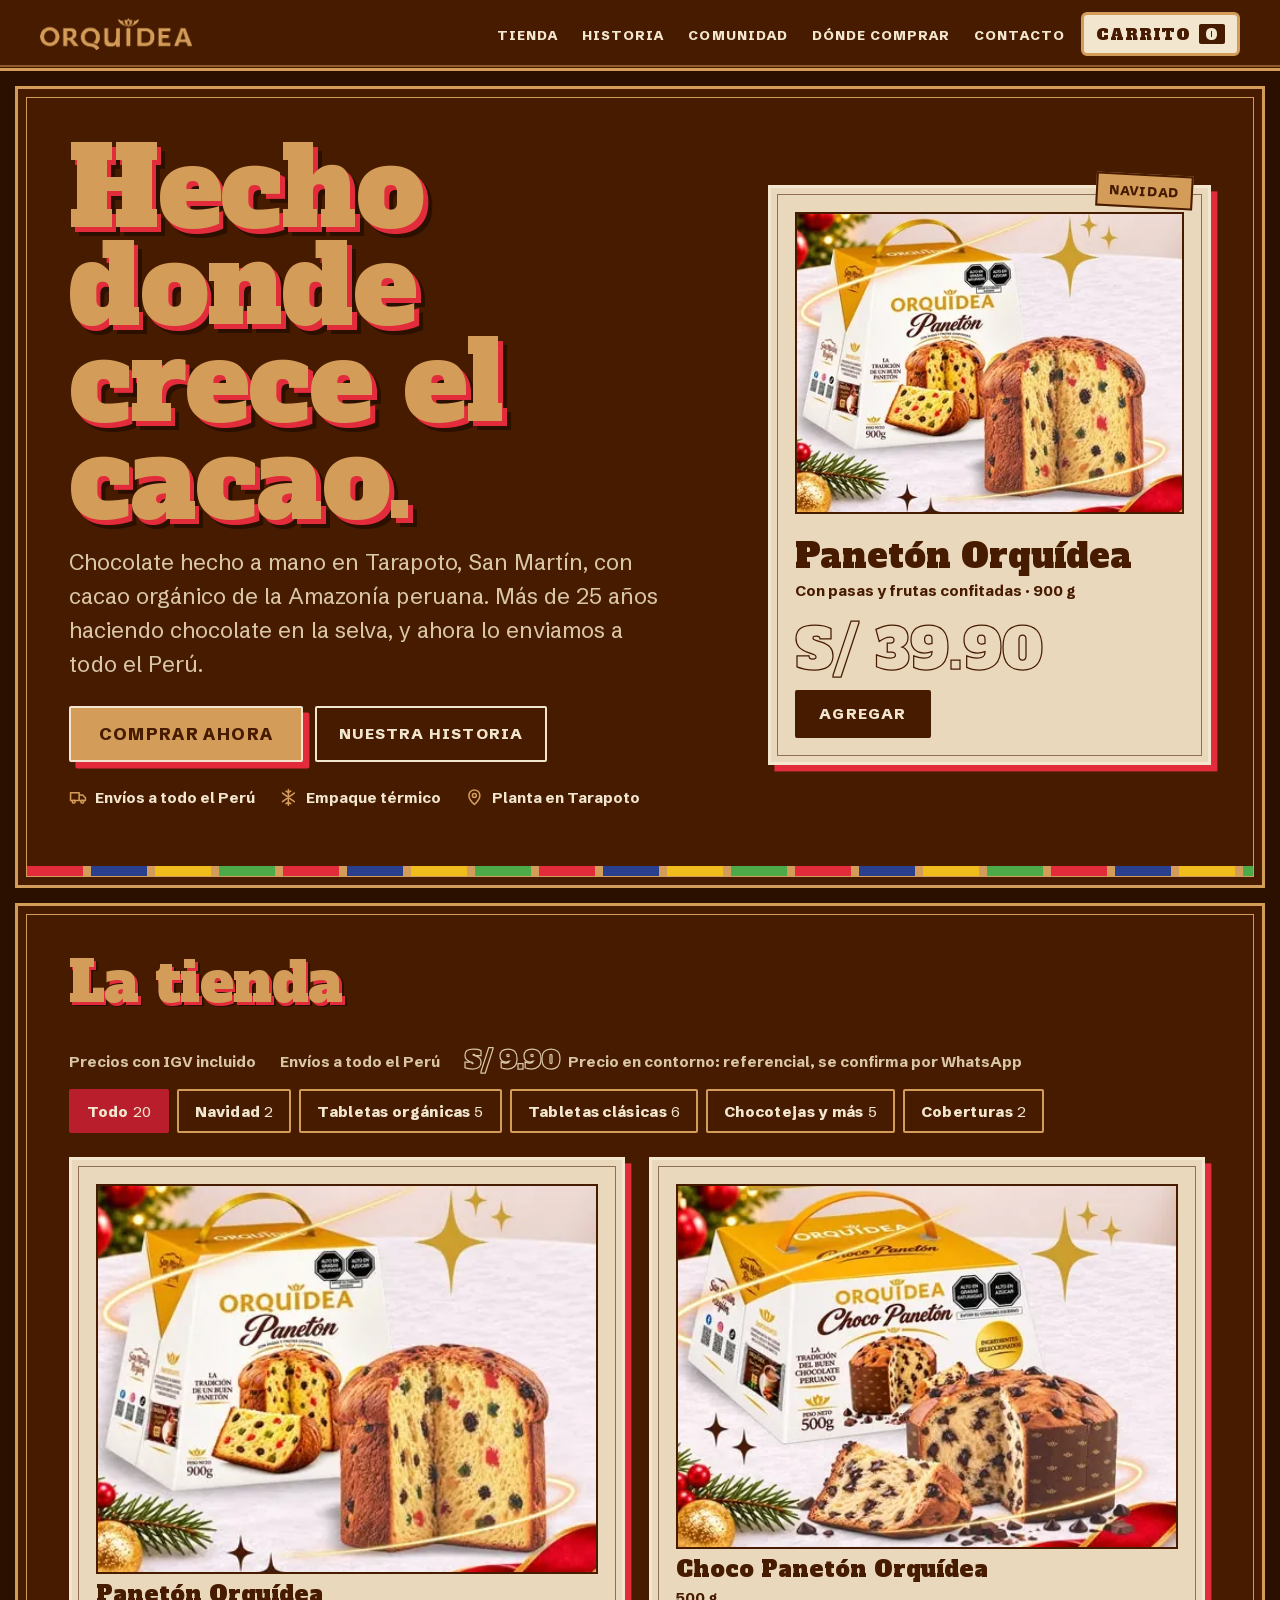
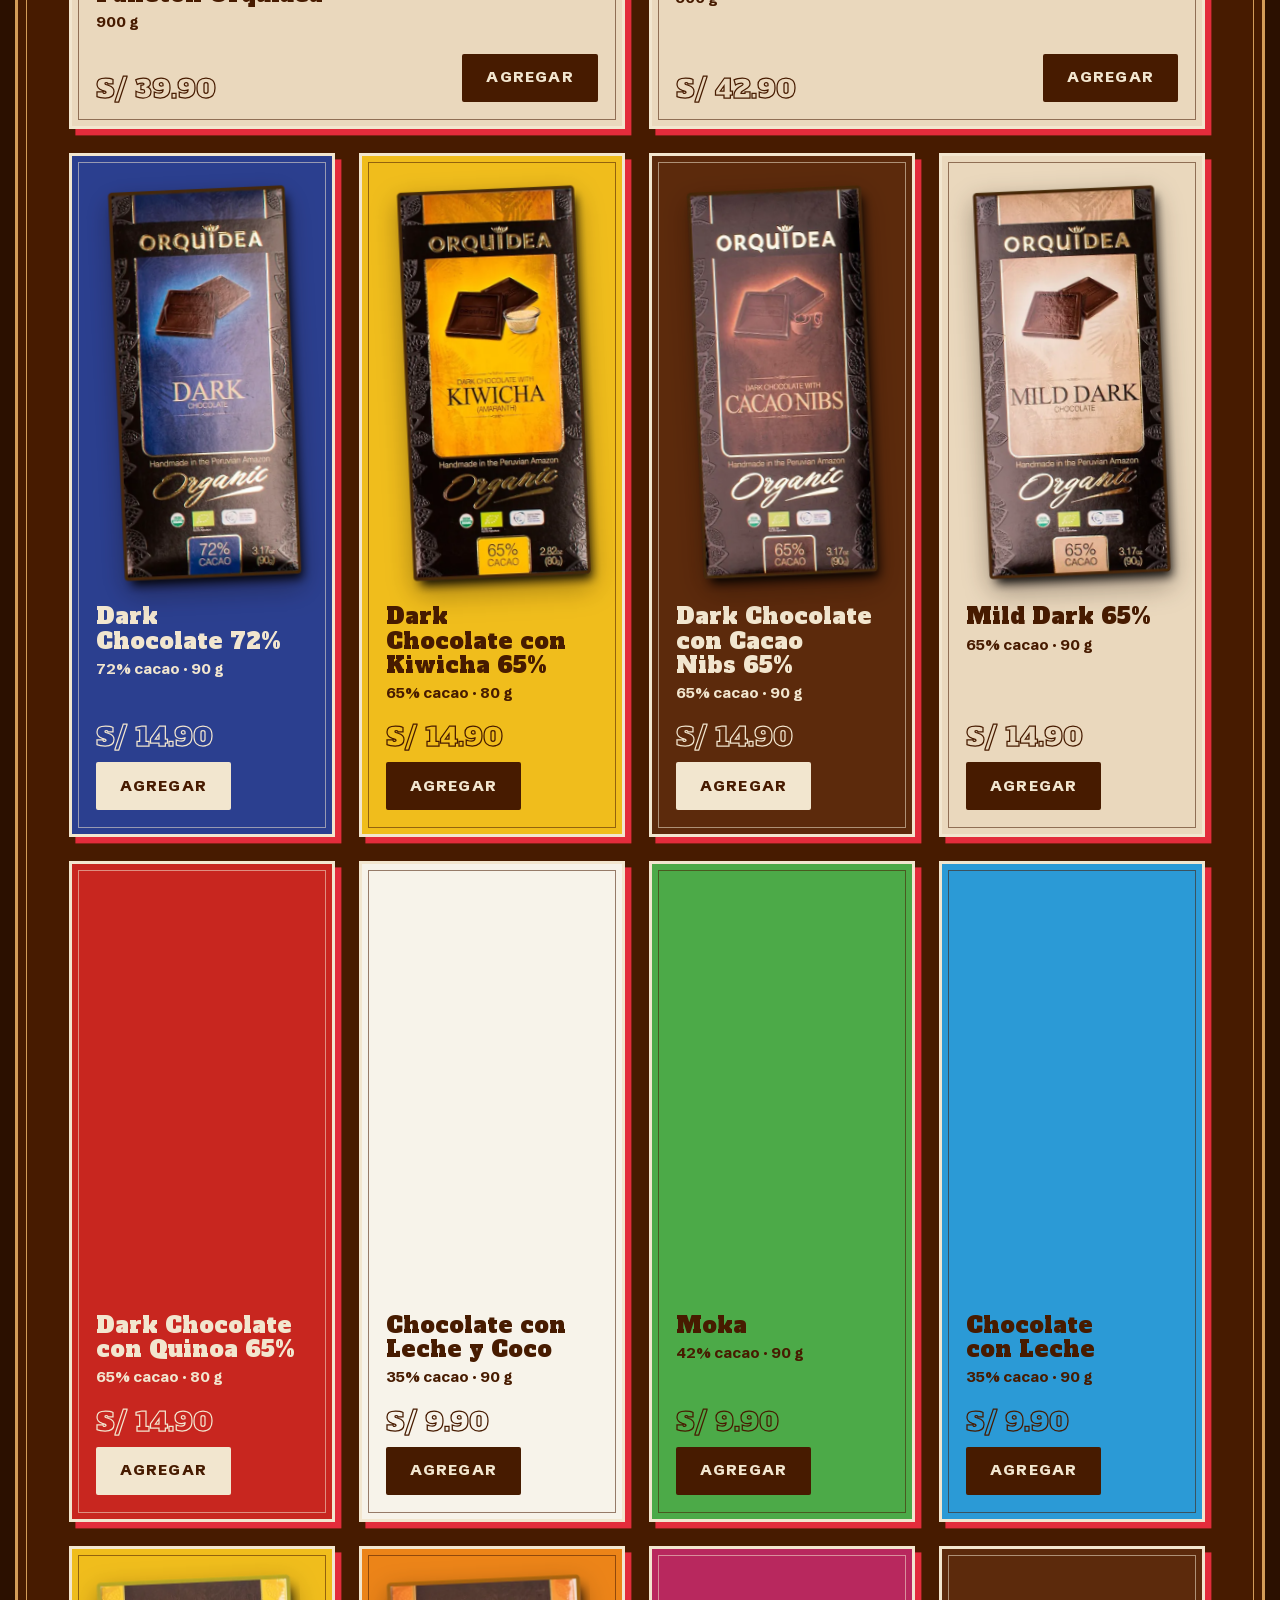
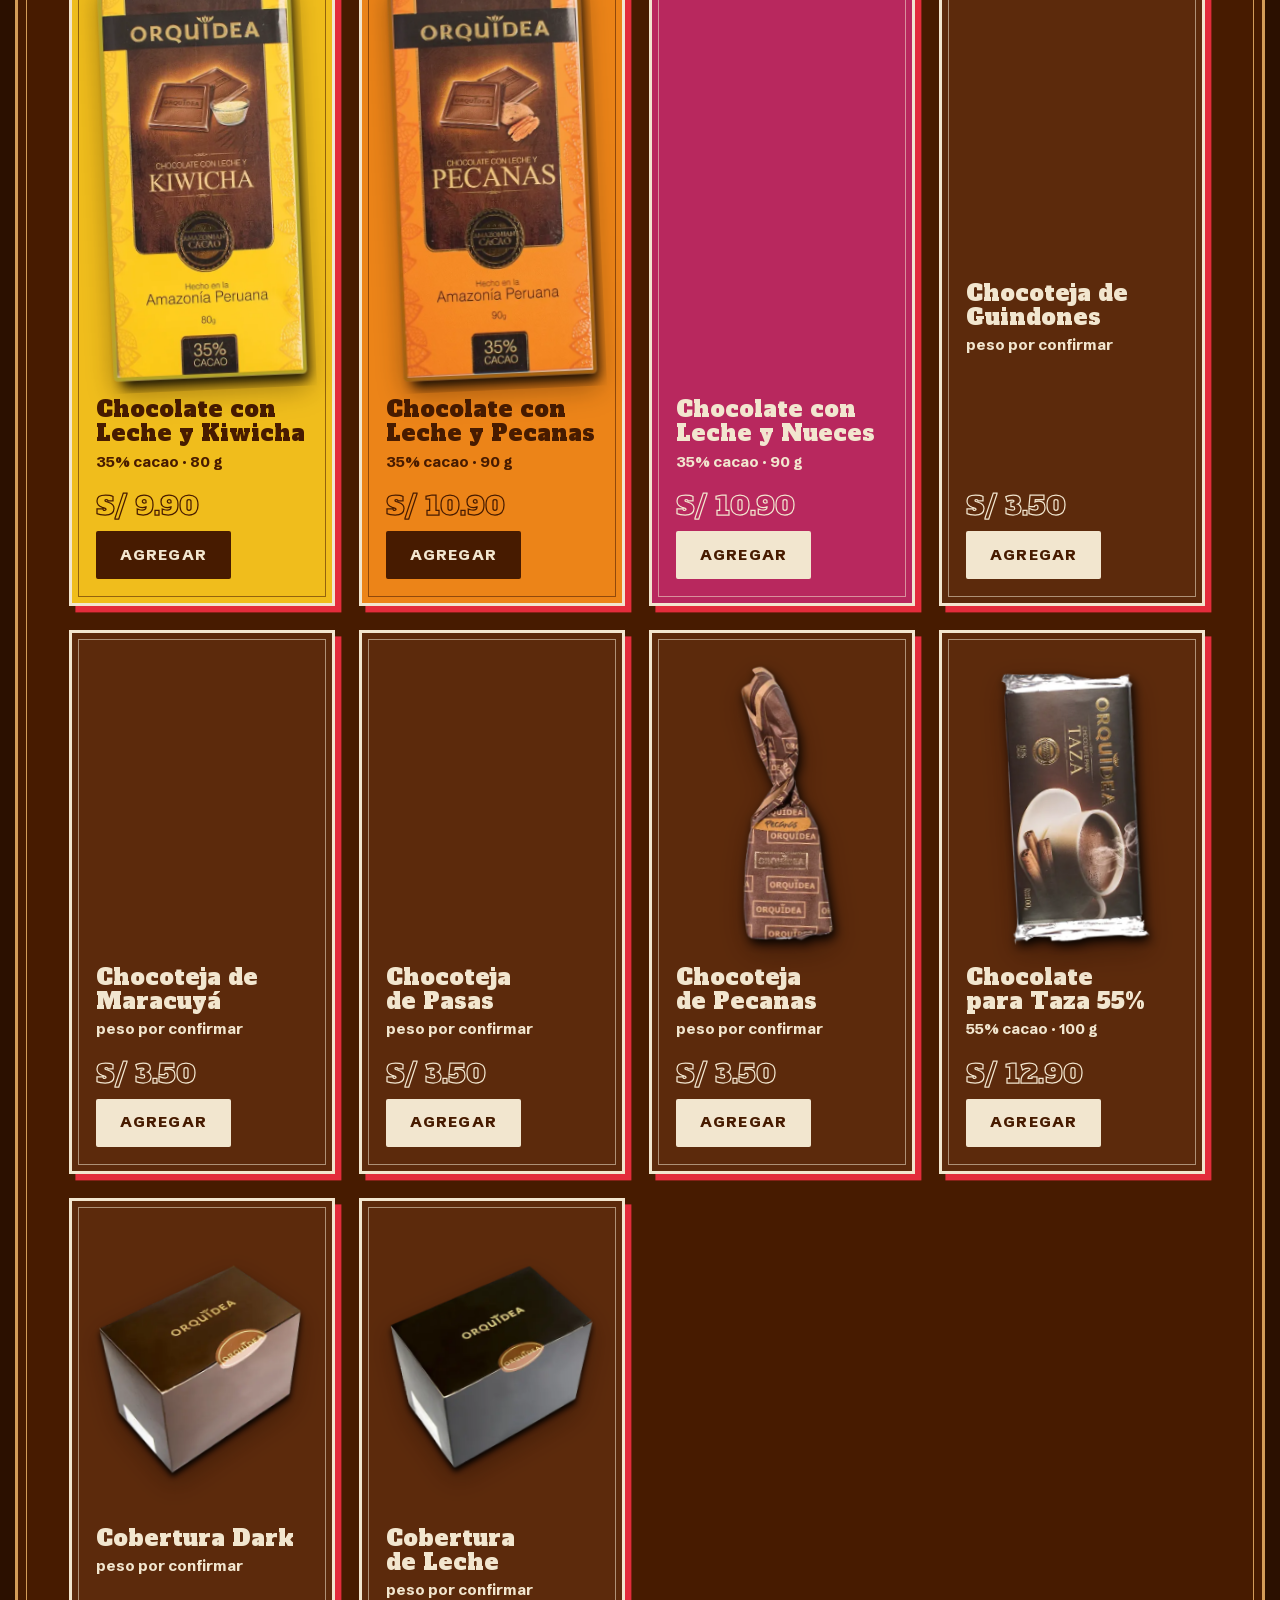
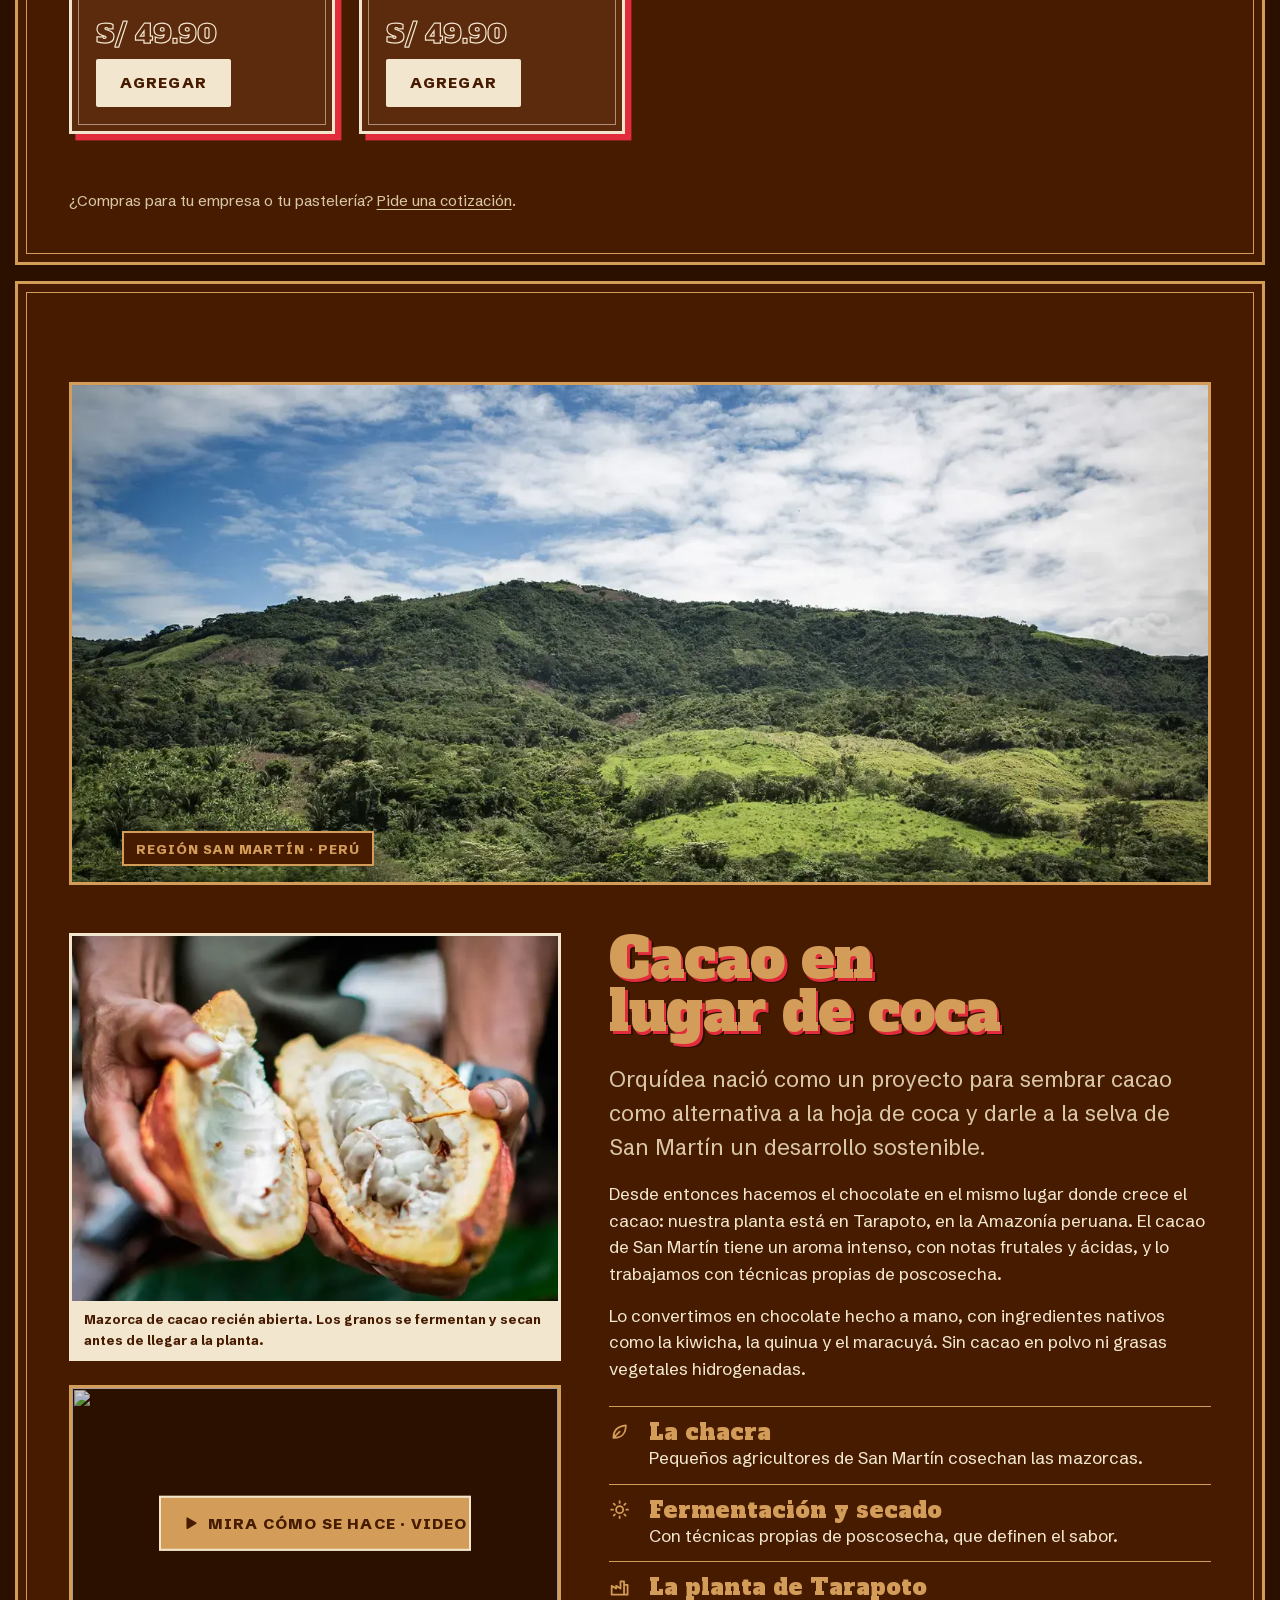
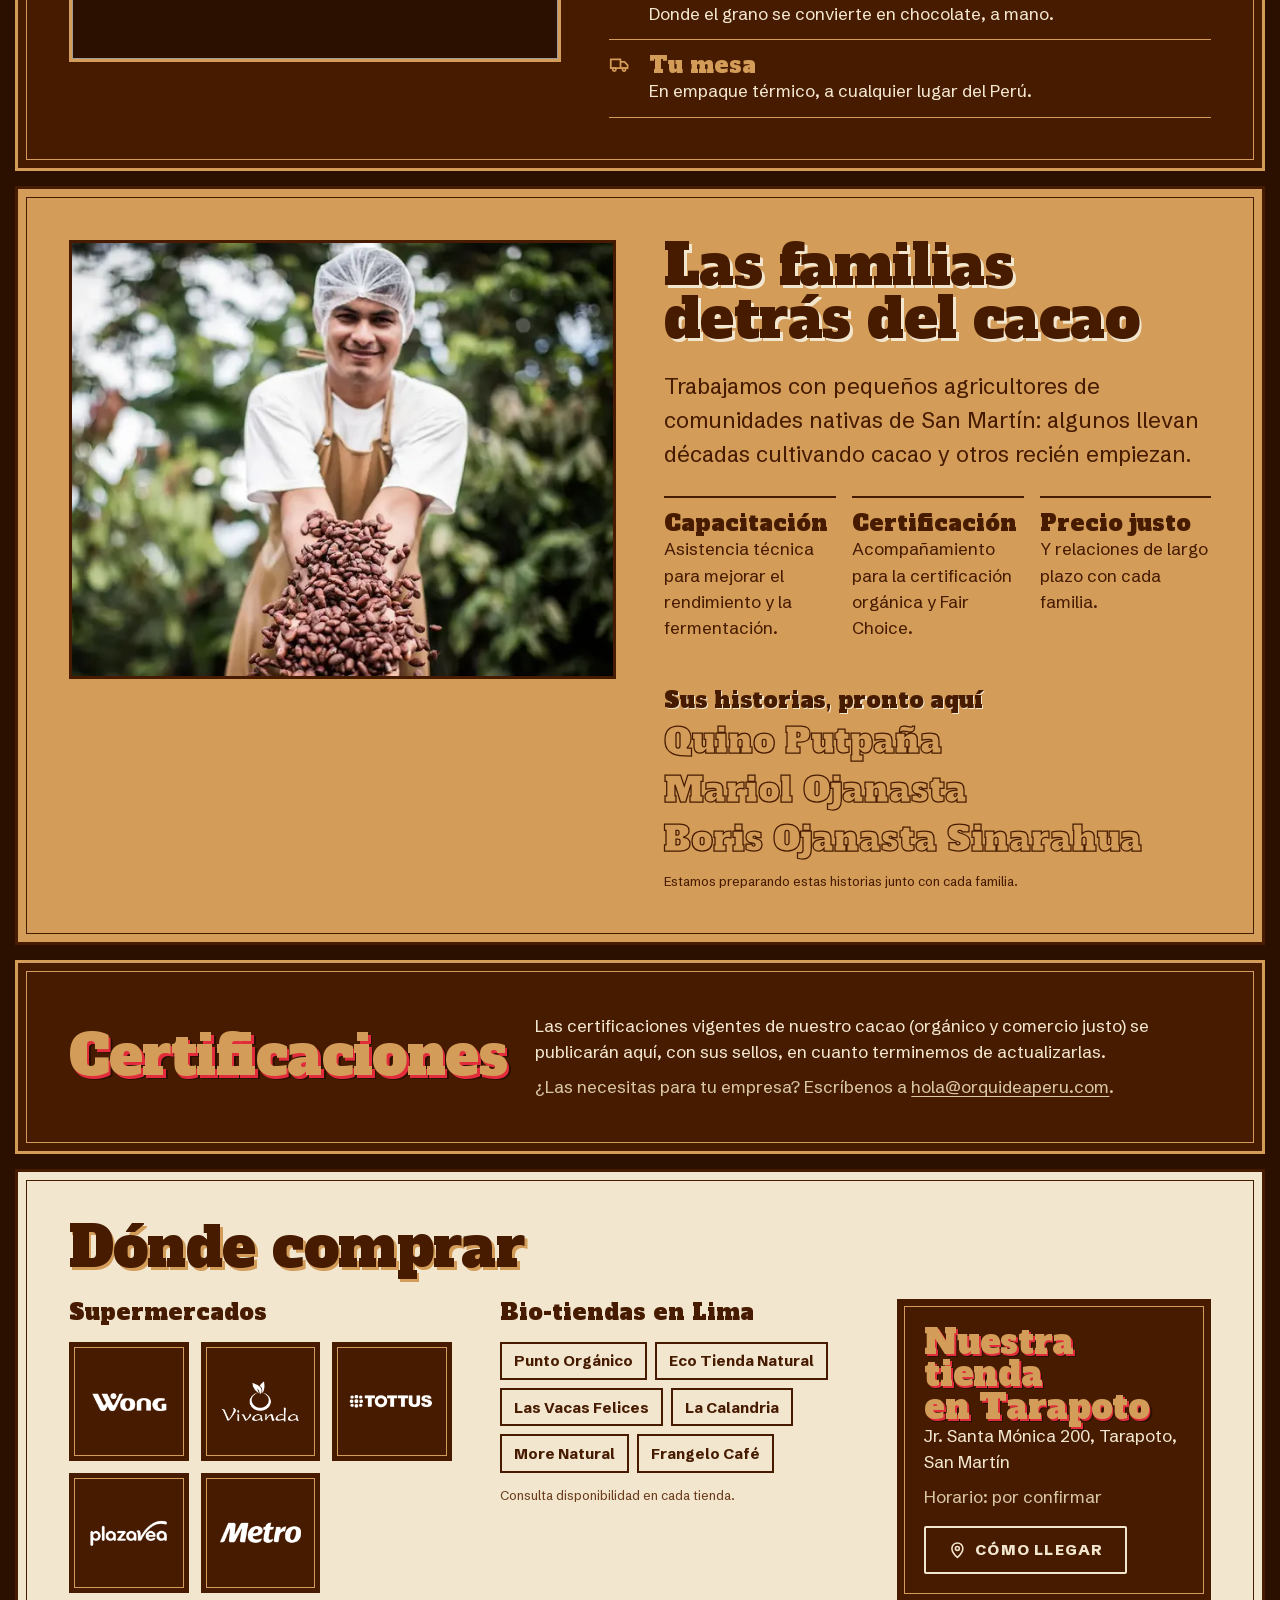
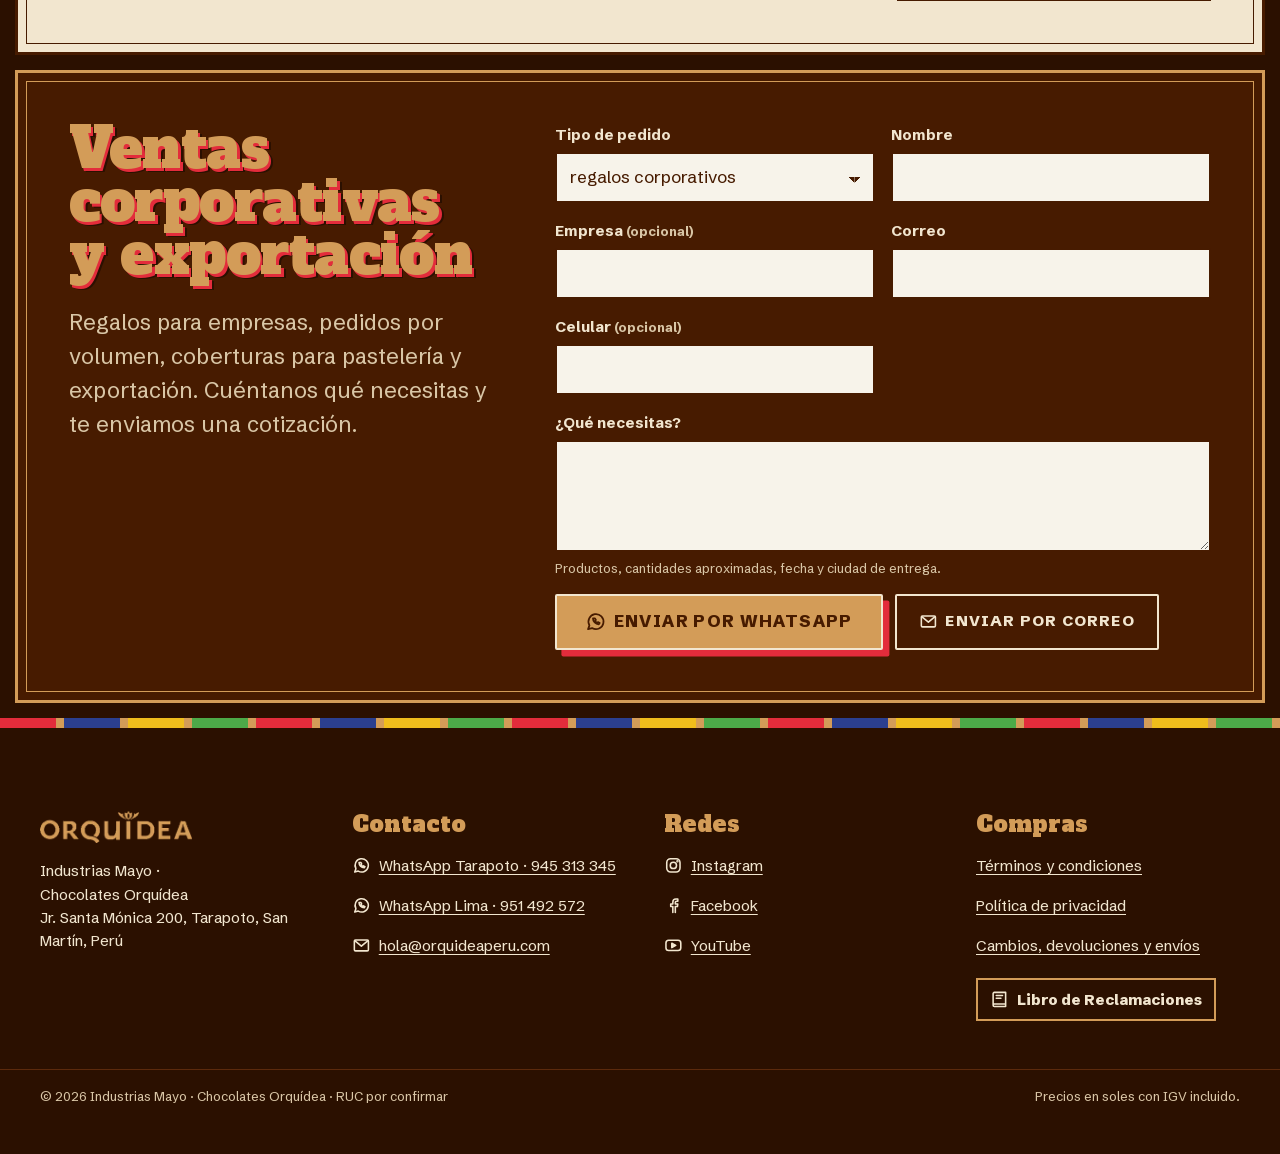
==== index.html @ 5f438c8d "Sitio one page + tienda de Chocolate Orquídea (vista previa) One page con tienda, carrito, ficha de " ====
<!doctype html>
<html lang="es-PE">
<head>
<meta charset="utf-8">
<meta name="viewport" content="width=device-width, initial-scale=1">
<meta name="robots" content="noindex, nofollow">
<title>Chocolate Orquídea · Chocolate hecho a mano en Tarapoto, San Martín</title>
<meta name="description" content="Chocolate peruano hecho a mano en Tarapoto con cacao orgánico de San Martín. Tabletas orgánicas, clásicas, chocotejas y coberturas. Envíos a todo el Perú.">
<link rel="canonical" href="https://orquideaperu.com/">
<meta name="theme-color" content="#471b00">
<meta property="og:type" content="website">
<meta property="og:locale" content="es_PE">
<meta property="og:site_name" content="Chocolate Orquídea">
<meta property="og:title" content="Chocolate Orquídea · Chocolate hecho a mano en Tarapoto, San Martín">
<meta property="og:description" content="Chocolate peruano hecho a mano en Tarapoto con cacao orgánico de San Martín. Tabletas orgánicas, clásicas, chocotejas y coberturas. Envíos a todo el Perú.">
<meta property="og:url" content="https://orquideaperu.com/">
<meta property="og:image" content="https://orquideaperu.com/assets/img/og-orquidea.jpg">
<meta name="twitter:card" content="summary_large_image">
<link rel="icon" href="assets/img/favicon-32.png" sizes="32x32" type="image/png">
<link rel="icon" href="assets/brand/logo/orquidea-isotipo.svg" type="image/svg+xml">
<link rel="apple-touch-icon" href="assets/img/apple-touch-icon.png">
<link rel="preload" href="assets/fonts/alfa-slab-one-latin.woff2" as="font" type="font/woff2" crossorigin>
<link rel="preload" href="assets/fonts/schibsted-grotesk-latin-var.woff2" as="font" type="font/woff2" crossorigin>
<link rel="stylesheet" href="css/tokens.css">
<link rel="stylesheet" href="css/base.css">
<link rel="stylesheet" href="css/components.css">
<link rel="stylesheet" href="css/sections.css">
<link rel="preload" href="data/products.json" as="fetch" crossorigin>
<script type="application/ld+json">{"@context": "https://schema.org", "@type": "Organization", "name": "Chocolate Orquídea", "legalName": "Industrias Mayo", "url": "https://orquideaperu.com", "logo": "https://orquideaperu.com/assets/img/icon-512.png", "email": "hola@orquideaperu.com", "address": {"@type": "PostalAddress", "streetAddress": "Jr. Santa Mónica 200", "addressLocality": "Tarapoto", "addressRegion": "San Martín", "addressCountry": "PE"}, "sameAs": ["https://www.instagram.com/chocolateorquideaperu/", "https://www.facebook.com/chocolatesorquideaperu"]}</script>
<script type="module" src="js/main.js"></script>
</head>
<body>
<a class="orq-skip" href="#contenido">Saltar al contenido</a>
<header class="orq-header">
  <div class="orq-header__inner">
    <a class="orq-header__brand" href="index.html" aria-label="Chocolate Orquídea, inicio"><img class="orq-logo" src="assets/img/logo-orquidea-oro-320.webp" srcset="assets/img/logo-orquidea-oro-320.webp 320w, assets/img/logo-orquidea-oro-640.webp 640w" sizes="9.5rem" width="320" height="67" alt=""></a>
    <nav class="orq-nav" id="orq-nav" data-orq-nav aria-label="Principal">
      <ul class="orq-nav__list" role="list"><li><a class="orq-nav__link" href="#tienda">Tienda</a></li><li><a class="orq-nav__link" href="#historia">Historia</a></li><li><a class="orq-nav__link" href="#comunidad">Comunidad</a></li><li><a class="orq-nav__link" href="#donde-comprar">Dónde comprar</a></li><li><a class="orq-nav__link" href="#contacto">Contacto</a></li></ul>
    </nav>
    <button class="orq-btn orq-btn--ghost orq-btn--icon orq-nav__toggle" type="button" data-orq-nav-toggle aria-expanded="false" aria-controls="orq-nav" aria-label="Menú"><svg class="orq-icon" aria-hidden="true" focusable="false"><use href="assets/icons.svg#i-menu"></use></svg></button>
    <button class="orq-plate" type="button" data-orq-cart-open data-orq-cart-plate aria-label="Carrito vacío" aria-haspopup="dialog">
      <span class="orq-plate__label" aria-hidden="true">Carrito</span><span class="orq-plate__count orq-num" data-orq-cart-count aria-hidden="true">0</span>
    </button>
  </div>
</header>
<main class="orq-main orq-wrap" id="contenido">

  <section class="orq-board orq-hero" aria-labelledby="orq-hero-title">
    <div class="orq-hero__copy">
      <h1 class="orq-letter orq-hero__title" id="orq-hero-title">Hecho donde crece el cacao.</h1>
      <p class="orq-hero__lead">Chocolate hecho a mano en Tarapoto, San Martín, con cacao orgánico de la Amazonía peruana. Más de 25 años haciendo chocolate en la selva, y ahora lo enviamos a todo el Perú.</p>
      <div class="orq-hero__actions">
        <a class="orq-btn orq-btn--primary" href="#tienda">Comprar ahora</a>
        <a class="orq-btn orq-btn--ghost" href="#historia">Nuestra historia</a>
      </div>
      <ul class="orq-hero__facts" role="list">
        <li><svg class="orq-icon" aria-hidden="true" focusable="false"><use href="assets/icons.svg#i-truck"></use></svg> Envíos a todo el Perú</li>
        <li><svg class="orq-icon" aria-hidden="true" focusable="false"><use href="assets/icons.svg#i-cold"></use></svg> Empaque térmico</li>
        <li><svg class="orq-icon" aria-hidden="true" focusable="false"><use href="assets/icons.svg#i-pin"></use></svg> Planta en Tarapoto</li>
      </ul>
    </div>
    <article class="orq-card orq-card--crema orq-feature" data-orq-product="paneton-orquidea" data-orq-featured="paneton-orquidea">
      <span class="orq-feature__tag">Navidad</span>
      <div class="orq-card__media"><img class="orq-card__img orq-card__img--photo" src="assets/img/productos/paneton-orquidea-480.webp" srcset="assets/img/productos/paneton-orquidea-240.webp 240w, assets/img/productos/paneton-orquidea-480.webp 480w" sizes="(min-width: 56em) 30rem, 90vw" alt="Panetón Orquídea: empaque de Chocolate Orquídea" width="480" height="350" fetchpriority="high" decoding="async"></div>
      <div class="orq-card__body">
        <h2 class="orq-card__title"><a href="producto.html?slug=paneton-orquidea">Panetón Orquídea</a></h2>
        <p class="orq-card__meta">Con pasas y frutas confitadas · 900 g</p>
        <div class="orq-card__buy"><p class="orq-price orq-price--tbc orq-card__price" title="Precio referencial, por confirmar">S/ 39.90<span class="orq-visually-hidden"> (precio referencial, por confirmar)</span></p><button class="orq-btn" type="button" data-orq-add-to-cart="19" aria-label="Agregar Panetón Orquídea al carrito">Agregar</button></div>
      </div>
    </article>
    <div class="orq-stripe orq-hero__stripe" aria-hidden="true"></div>
  </section>

  <section class="orq-board" id="tienda" aria-labelledby="orq-shop-title" data-orq-shop>
    <span id="tabletas-organicas" aria-hidden="true"></span><span id="tabletas-clasicas" aria-hidden="true"></span><span id="otros-productos" aria-hidden="true"></span><span id="coberturas" aria-hidden="true"></span>
    <div class="orq-shop__head">
      <h2 class="orq-letter orq-title" id="orq-shop-title">La tienda</h2>
      <p class="orq-shop__intro"><span>Precios con IGV incluido</span><span>Envíos a todo el Perú</span><span class="orq-shop__legend"><span class="orq-price orq-price--tbc" aria-hidden="true">S/ 9.90</span> Precio en contorno: referencial, se confirma por WhatsApp</span></p>
      <ul class="orq-chips" role="list" data-orq-shop-filters aria-label="Filtrar por línea"></ul>
    </div>
    <div class="orq-shop__grid" data-orq-shop-grid aria-live="off"></div>
    <div class="orq-shop__status" data-orq-shop-status></div>
    <noscript><p class="orq-notice">Para comprar en línea necesitas JavaScript. También puedes pedir por WhatsApp al 945 313 345.</p></noscript>
    <p class="orq-shop__more">¿Compras para tu empresa o tu pastelería? <a href="#corporativo">Pide una cotización</a>.</p>
  </section>

  <section class="orq-board orq-story" id="historia" aria-labelledby="orq-story-title">
    <span id="nuestra-historia" aria-hidden="true"></span>
    <div class="orq-story__land">
      <img src="assets/img/origen/paisaje-san-martin-800.webp" srcset="assets/img/origen/paisaje-san-martin-800.webp 800w, assets/img/origen/paisaje-san-martin-1600.webp 1600w" sizes="(min-width: 90rem) 88rem, 96vw" alt="Cerros cubiertos de bosque y chacras en la región San Martín, bajo un cielo con nubes." width="1600" height="674" loading="lazy" decoding="async">
      <span class="orq-story__place">Región San Martín · Perú</span>
    </div>
    <div class="orq-story__cols">
      <div class="orq-story__media">
      <figure class="orq-story__photo">
        <img src="assets/img/origen/mazorca-cacao-abierta-640.webp" srcset="assets/img/origen/mazorca-cacao-abierta-640.webp 640w, assets/img/origen/mazorca-cacao-abierta-1200.webp 1200w" sizes="(min-width: 56em) 40vw, 92vw" alt="Manos abriendo una mazorca de cacao: se ven los granos blancos cubiertos de pulpa." width="1200" height="932" loading="lazy" decoding="async">
        <figcaption>Mazorca de cacao recién abierta. Los granos se fermentan y secan antes de llegar a la planta.</figcaption>
      </figure>
      <div class="orq-story__video">
        <button class="orq-video" type="button" data-orq-video="lpyuCaFZwA0" data-orq-video-title="Cómo se hace el chocolate Orquídea (YouTube)">
          <img src="https://i.ytimg.com/vi/lpyuCaFZwA0/hqdefault.jpg" alt="" width="480" height="360" loading="lazy" decoding="async">
          <span class="orq-video__play"><svg class="orq-icon" aria-hidden="true" focusable="false"><use href="assets/icons.svg#i-play"></use></svg> Mira cómo se hace · video</span>
        </button>
      </div>
      </div>
      <div class="orq-prose">
        <h2 class="orq-letter orq-title" id="orq-story-title">Cacao en lugar de coca</h2>
        <p class="orq-lead">Orquídea nació como un proyecto para sembrar cacao como alternativa a la hoja de coca y darle a la selva de San Martín un desarrollo sostenible.</p>
        <p>Desde entonces hacemos el chocolate en el mismo lugar donde crece el cacao: nuestra planta está en Tarapoto, en la Amazonía peruana. El cacao de San Martín tiene un aroma intenso, con notas frutales y ácidas, y lo trabajamos con técnicas propias de poscosecha.</p>
        <p>Lo convertimos en chocolate hecho a mano, con ingredientes nativos como la kiwicha, la quinua y el maracuyá. Sin cacao en polvo ni grasas vegetales hidrogenadas.</p>
        <ol class="orq-steps" role="list">
          <li><svg class="orq-icon" aria-hidden="true" focusable="false"><use href="assets/icons.svg#i-leaf"></use></svg><p><strong>La chacra</strong>Pequeños agricultores de San Martín cosechan las mazorcas.</p></li>
          <li><svg class="orq-icon" aria-hidden="true" focusable="false"><use href="assets/icons.svg#i-sun"></use></svg><p><strong>Fermentación y secado</strong>Con técnicas propias de poscosecha, que definen el sabor.</p></li>
          <li><svg class="orq-icon" aria-hidden="true" focusable="false"><use href="assets/icons.svg#i-factory"></use></svg><p><strong>La planta de Tarapoto</strong>Donde el grano se convierte en chocolate, a mano.</p></li>
          <li><svg class="orq-icon" aria-hidden="true" focusable="false"><use href="assets/icons.svg#i-truck"></use></svg><p><strong>Tu mesa</strong>En empaque térmico, a cualquier lugar del Perú.</p></li>
        </ol>
      </div>
    </div>
  </section>

  <section class="orq-board orq-board--gold orq-community" id="comunidad" aria-labelledby="orq-community-title">
    <figure class="orq-community__photo">
      <img src="assets/img/origen/productor-granos-cacao-640.webp" srcset="assets/img/origen/productor-granos-cacao-640.webp 640w, assets/img/origen/productor-granos-cacao-1200.webp 1200w" sizes="(min-width: 56em) 44vw, 92vw" alt="Un trabajador de Orquídea, con mandil y gorro, muestra en sus manos un puñado de granos de cacao secos." width="1200" height="932" loading="lazy" decoding="async">
    </figure>
    <div>
      <h2 class="orq-letter orq-title" id="orq-community-title">Las familias detrás del cacao</h2>
      <p class="orq-lead">Trabajamos con pequeños agricultores de comunidades nativas de San Martín: algunos llevan décadas cultivando cacao y otros recién empiezan.</p>
      <ul class="orq-pillars" role="list">
        <li><strong>Capacitación</strong>Asistencia técnica para mejorar el rendimiento y la fermentación.</li>
        <li><strong>Certificación</strong>Acompañamiento para la certificación orgánica y Fair Choice.</li>
        <li><strong>Precio justo</strong>Y relaciones de largo plazo con cada familia.</li>
      </ul>
      <div class="orq-families">
        <h3 class="orq-letter" style="font-size:var(--orq-text-lg)">Sus historias, pronto aquí</h3>
        <ul class="orq-families__list" role="list">
          <li class="orq-families__name">Quino Putpaña</li>
          <li class="orq-families__name">Mariol Ojanasta</li>
          <li class="orq-families__name">Boris Ojanasta Sinarahua</li>
        </ul>
        <p class="orq-field__hint" style="color:var(--orq-cacao)">Estamos preparando estas historias junto con cada familia.</p>
      </div>
    </div>
  </section>

  <section class="orq-board orq-certs" id="certificaciones" aria-labelledby="orq-certs-title">
    <h2 class="orq-letter orq-title" id="orq-certs-title" style="margin:0">Certificaciones</h2>
    <div>
      <p>Las certificaciones vigentes de nuestro cacao (orgánico y comercio justo) se publicarán aquí, con sus sellos, en cuanto terminemos de actualizarlas.</p>
      <p class="orq-muted" style="margin-top:var(--orq-space-2xs)">¿Las necesitas para tu empresa? Escríbenos a <a href="mailto:hola@orquideaperu.com">hola@orquideaperu.com</a>.</p>
      <div class="orq-certs__seals" data-orq-certs></div>
    </div>
  </section>

  <section class="orq-board orq-board--light" id="donde-comprar" aria-labelledby="orq-where-title">
    <h2 class="orq-letter orq-title" id="orq-where-title">Dónde comprar</h2>
    <div class="orq-where">
      <div class="orq-where__group">
        <h3>Supermercados</h3>
        <ul class="orq-retailers" role="list">
          <li><img src="assets/brand/puntos-venta/wong.png" alt="Wong" width="150" height="150" loading="lazy" decoding="async"></li><li><img src="assets/brand/puntos-venta/vivanda.png" alt="Vivanda" width="150" height="150" loading="lazy" decoding="async"></li><li><img src="assets/brand/puntos-venta/tottus.png" alt="Tottus" width="150" height="150" loading="lazy" decoding="async"></li><li><img src="assets/brand/puntos-venta/plaza-vea.png" alt="Plaza Vea" width="150" height="150" loading="lazy" decoding="async"></li><li><img src="assets/brand/puntos-venta/metro.png" alt="Metro" width="150" height="150" loading="lazy" decoding="async"></li>
        </ul>
      </div>
      <div class="orq-where__group">
        <h3>Bio-tiendas en Lima</h3>
        <ul class="orq-biolist" role="list"><li>Punto Orgánico</li><li>Eco Tienda Natural</li><li>Las Vacas Felices</li><li>La Calandria</li><li>More Natural</li><li>Frangelo Café</li></ul>
        <p class="orq-field__hint" style="margin-top:var(--orq-space-xs)">Consulta disponibilidad en cada tienda.</p>
      </div>
      <div class="orq-store">
        <h3 class="orq-letter" style="font-size:var(--orq-text-xl)">Nuestra tienda en Tarapoto</h3>
        <p>Jr. Santa Mónica 200, Tarapoto, San Martín</p>
        <p class="orq-muted">Horario: por confirmar</p>
        <a class="orq-btn orq-btn--ghost" href="https://www.google.com/maps/search/?api=1&amp;query=Jr.+Santa+M%C3%B3nica+200%2C+Tarapoto" rel="noopener"><svg class="orq-icon" aria-hidden="true" focusable="false"><use href="assets/icons.svg#i-pin"></use></svg> Cómo llegar</a>
      </div>
    </div>
  </section>

  <section class="orq-board orq-corp" id="corporativo" aria-labelledby="orq-corp-title">
    <div>
      <h2 class="orq-letter orq-title" id="orq-corp-title">Ventas corporativas y exportación</h2>
      <p class="orq-lead">Regalos para empresas, pedidos por volumen, coberturas para pastelería y exportación. Cuéntanos qué necesitas y te enviamos una cotización.</p>
    </div>
    <form class="orq-form" data-orq-corp novalidate>
      <div class="orq-form__grid">
        <div class="orq-field">
          <label class="orq-field__label" for="corp-tipo">Tipo de pedido</label>
          <select class="orq-field__input" id="corp-tipo" name="tipo">
            <option>regalos corporativos</option><option>pedido por volumen</option><option>coberturas para pastelería</option><option>exportación</option>
          </select>
        </div>
        <div class="orq-field">
          <label class="orq-field__label" for="corp-nombre">Nombre</label>
          <input class="orq-field__input" id="corp-nombre" name="nombre" autocomplete="name" required aria-describedby="corp-nombre-error">
          <p class="orq-field__error" id="corp-nombre-error"></p>
        </div>
        <div class="orq-field">
          <label class="orq-field__label" for="corp-empresa">Empresa <span class="orq-field__hint">(opcional)</span></label>
          <input class="orq-field__input" id="corp-empresa" name="empresa" autocomplete="organization">
        </div>
        <div class="orq-field">
          <label class="orq-field__label" for="corp-correo">Correo</label>
          <input class="orq-field__input" id="corp-correo" name="correo" type="email" autocomplete="email" required aria-describedby="corp-correo-error">
          <p class="orq-field__error" id="corp-correo-error"></p>
        </div>
        <div class="orq-field">
          <label class="orq-field__label" for="corp-celular">Celular <span class="orq-field__hint">(opcional)</span></label>
          <input class="orq-field__input" id="corp-celular" name="celular" type="tel" inputmode="tel" autocomplete="tel">
        </div>
      </div>
      <div class="orq-field">
        <label class="orq-field__label" for="corp-mensaje">¿Qué necesitas?</label>
        <textarea class="orq-field__input" id="corp-mensaje" name="mensaje" required aria-describedby="corp-mensaje-hint corp-mensaje-error"></textarea>
        <p class="orq-field__hint" id="corp-mensaje-hint">Productos, cantidades aproximadas, fecha y ciudad de entrega.</p>
        <p class="orq-field__error" id="corp-mensaje-error"></p>
      </div>
      <div class="orq-corp__actions">
        <button class="orq-btn orq-btn--primary" type="submit" value="whatsapp"><svg class="orq-icon" aria-hidden="true" focusable="false"><use href="assets/icons.svg#i-whatsapp"></use></svg> Enviar por WhatsApp</button>
        <button class="orq-btn orq-btn--ghost" type="submit" value="email"><svg class="orq-icon" aria-hidden="true" focusable="false"><use href="assets/icons.svg#i-mail"></use></svg> Enviar por correo</button>
      </div>
    </form>
  </section>
</main>
<footer class="orq-footer" id="contacto">
  <div class="orq-stripe" aria-hidden="true"></div>
  <span id="contactanos" aria-hidden="true"></span>
  <div class="orq-footer__inner">
    <div>
      <img class="orq-logo" src="assets/img/logo-orquidea-oro-320.webp" srcset="assets/img/logo-orquidea-oro-320.webp 320w, assets/img/logo-orquidea-oro-640.webp 640w" sizes="9.5rem" width="320" height="67" alt="Orquídea" loading="lazy">
      <p class="orq-footer__list" style="margin-top:var(--orq-space-sm)">Industrias Mayo · Chocolates Orquídea<br>Jr. Santa Mónica 200, Tarapoto, San Martín, Perú</p>
    </div>
    <div>
      <h2 class="orq-footer__title">Contacto</h2>
      <ul class="orq-footer__list" role="list">
        <li><a href="https://wa.me/51945313345" rel="noopener"><svg class="orq-icon" aria-hidden="true" focusable="false"><use href="assets/icons.svg#i-whatsapp"></use></svg> WhatsApp Tarapoto · 945 313 345</a></li>
        <li><a href="https://wa.me/51951492572" rel="noopener"><svg class="orq-icon" aria-hidden="true" focusable="false"><use href="assets/icons.svg#i-whatsapp"></use></svg> WhatsApp Lima · 951 492 572</a></li>
        <li><a href="mailto:hola@orquideaperu.com"><svg class="orq-icon" aria-hidden="true" focusable="false"><use href="assets/icons.svg#i-mail"></use></svg> hola@orquideaperu.com</a></li>
      </ul>
    </div>
    <div>
      <h2 class="orq-footer__title">Redes</h2>
      <ul class="orq-footer__list" role="list">
        <li><a href="https://www.instagram.com/chocolateorquideaperu/" rel="noopener"><svg class="orq-icon" aria-hidden="true" focusable="false"><use href="assets/icons.svg#i-instagram"></use></svg> Instagram</a></li>
        <li><a href="https://www.facebook.com/chocolatesorquideaperu" rel="noopener"><svg class="orq-icon" aria-hidden="true" focusable="false"><use href="assets/icons.svg#i-facebook"></use></svg> Facebook</a></li>
        <li><a href="https://www.youtube.com/watch?v=lpyuCaFZwA0" rel="noopener"><svg class="orq-icon" aria-hidden="true" focusable="false"><use href="assets/icons.svg#i-youtube"></use></svg> YouTube</a></li>
      </ul>
    </div>
    <div>
      <h2 class="orq-footer__title">Compras</h2>
      <ul class="orq-footer__list" role="list">
        <li><a href="legal/terminos.html">Términos y condiciones</a></li>
        <li><a href="legal/privacidad.html">Política de privacidad</a></li>
        <li><a href="legal/cambios-y-envios.html">Cambios, devoluciones y envíos</a></li>
      </ul>
      <p style="margin-top:var(--orq-space-sm)"><a class="orq-reclamaciones" href="legal/libro-reclamaciones.html"><svg class="orq-icon" aria-hidden="true" focusable="false"><use href="assets/icons.svg#i-book"></use></svg> Libro de Reclamaciones</a></p>
    </div>
  </div>
  <div class="orq-footer__legal">
    <p>© <span data-orq-year>2026</span> Industrias Mayo · Chocolates Orquídea · RUC por confirmar</p>
    <p>Precios en soles con IGV incluido.</p>
  </div>
</footer>
<dialog class="orq-drawer" data-orq-drawer aria-labelledby="orq-drawer-title">
  <div class="orq-drawer__head">
    <h2 class="orq-letter orq-drawer__title" id="orq-drawer-title">Tu carrito</h2>
    <button class="orq-btn orq-btn--ghost orq-btn--icon" type="button" data-orq-cart-close aria-label="Cerrar carrito"><svg class="orq-icon" aria-hidden="true" focusable="false"><use href="assets/icons.svg#i-close"></use></svg></button>
  </div>
  <div class="orq-drawer__body" data-orq-drawer-body></div>
  <div class="orq-drawer__foot" data-orq-drawer-foot hidden></div>
</dialog>
<div class="orq-dock" data-orq-dock inert>
  <button class="orq-dock__summary" type="button" data-orq-cart-open>
    <span class="orq-dock__total orq-num" data-orq-dock-total>S/ 0.00</span>
    <span class="orq-dock__count" data-orq-dock-count>0 productos</span>
  </button>
  <a class="orq-btn orq-btn--primary" href="checkout.html">Finalizar</a>
</div>
<div class="orq-visually-hidden" data-orq-live aria-live="polite" aria-atomic="true"></div>
</body>
</html>
---- css/tokens.css ----
/* ==========================================================================
   Chocolate Orquídea · tokens
   ÚNICO archivo con colores, tipografía, espaciado, radios y sombras.
   Se reutiliza tal cual en WordPress/WooCommerce (ver MIGRACION-WOOCOMMERCE.md).
   ========================================================================== */

@font-face {
  font-family: "Alfa Slab One";
  src: url("../assets/fonts/alfa-slab-one-latin.woff2") format("woff2");
  font-weight: 400;
  font-style: normal;
  font-display: swap;
  unicode-range: U+0000-00FF, U+0131, U+0152-0153, U+02BB-02BC, U+02C6, U+02DA, U+02DC, U+2000-206F, U+20AC, U+2122, U+2212;
}
@font-face {
  font-family: "Schibsted Grotesk";
  src: url("../assets/fonts/schibsted-grotesk-latin-var.woff2") format("woff2");
  font-weight: 400 800;
  font-style: normal;
  font-display: swap;
  unicode-range: U+0000-00FF, U+0131, U+0152-0153, U+02BB-02BC, U+02C6, U+02DA, U+02DC, U+2000-206F, U+20AC, U+2122, U+2212;
}

:root {
  /* --- Esmaltes de marca (tomados del logo y los empaques) --- */
  --orq-cacao: #471b00;          /* fondo de marca */
  --orq-cacao-deep: #2b1000;     /* la pared entre tablones */
  --orq-cacao-soft: #5c2a0c;     /* relieve sobre cacao */
  --orq-gold: #d39c58;           /* logotipo dorado */
  --orq-gold-soft: #e6c18f;
  --orq-cream: #f2e6cf;          /* letra clara / tablón claro */
  --orq-cream-deep: #e5d4b3;
  --orq-red: #e32c3b;            /* rojo orquídea: ÚNICA tinta de estado */
  --orq-red-ink: #b81e2c;        /* rojo para fondos con texto (contraste AA) */

  /* --- Colores de línea (solo para pizarras de producto) --- */
  --orq-linea-azul: #2b3f8f;
  --orq-linea-amarillo: #f0bd1c;
  --orq-linea-crema: #ead8bd;
  --orq-linea-rojo: #c8261f;
  --orq-linea-cacao: #5c2a0c;
  --orq-linea-blanco: #f7f3ea;
  --orq-linea-verde: #4caa48;
  --orq-linea-celeste: #2b9ad6;
  --orq-linea-naranja: #ec8418;
  --orq-linea-fucsia: #b8285e;

  /* --- Roles --- */
  --orq-bg: var(--orq-cacao-deep);
  --orq-text: var(--orq-cream);
  --orq-text-on-light: var(--orq-cacao);
  --orq-muted-on-dark: #d9c6a6;   /* texto secundario sobre cacao (≥ 7:1) */
  --orq-muted-on-light: #6b3d1c;  /* texto secundario sobre crema (≥ 7:1) */
  --orq-accent: var(--orq-gold);
  --orq-state: var(--orq-red);
  --orq-state-fill: var(--orq-red-ink);
  --orq-success: #2f6b2a;
  --orq-error: var(--orq-red-ink);
  --orq-focus: var(--orq-red);
  --orq-focus-halo: var(--orq-cream);
  --orq-selection-bg: var(--orq-gold);
  --orq-selection-text: var(--orq-cacao);

  /* --- Tipografía --- */
  --orq-font-display: "Alfa Slab One", "Rockwell", "Roboto Slab", Georgia, serif;
  --orq-font-body: "Schibsted Grotesk", "Helvetica Neue", Arial, sans-serif;
  --orq-text-xs: 0.8125rem;
  --orq-text-sm: 0.9375rem;
  --orq-text-md: 1.0625rem;
  --orq-text-lg: clamp(1.1875rem, 1.05rem + 0.5vw, 1.375rem);
  --orq-text-xl: clamp(1.5rem, 1.2rem + 1.2vw, 2.125rem);
  --orq-text-2xl: clamp(2rem, 1.4rem + 2.6vw, 3.5rem);
  --orq-text-hero: clamp(2.75rem, 0.9rem + 7.4vw, 8.25rem);
  --orq-leading-tight: 0.95;
  --orq-leading-snug: 1.2;
  --orq-leading-body: 1.55;
  --orq-tracking-caps: 0.08em;
  --orq-weight-regular: 420;
  --orq-weight-bold: 720;
  --orq-weight-black: 800;

  /* --- Sombra de rótulo (la "sombra" pintada de la letra) --- */
  --orq-shade-1: var(--orq-red);
  --orq-shade-2: var(--orq-cacao-deep);
  --orq-letter-shade: 0.045em 0.045em 0 var(--orq-shade-1), 0.08em 0.08em 0 var(--orq-shade-2);
  --orq-letter-shade-light: 0.05em 0.05em 0 var(--orq-gold);
  --orq-board-shade: 0.4rem 0.4rem 0 var(--orq-red);   /* sombra pintada del rótulo (pizarras y CTA) */
  --orq-shadow-drawer: -1.5rem 0 3rem rgb(20 6 0 / 0.55);
  --orq-shadow-lift: 0 0.75rem 1.75rem rgb(20 6 0 / 0.35);

  /* --- Espaciado (escala única) --- */
  --orq-space-3xs: 0.25rem;
  --orq-space-2xs: 0.5rem;
  --orq-space-xs: 0.75rem;
  --orq-space-sm: 1rem;
  --orq-space-md: 1.5rem;
  --orq-space-lg: clamp(2rem, 1.5rem + 2vw, 3rem);
  --orq-space-xl: clamp(3rem, 2rem + 4vw, 5.5rem);
  --orq-gutter: clamp(1rem, 0.5rem + 2.5vw, 3.5rem);
  --orq-board-gap: clamp(0.5rem, 0.3rem + 0.8vw, 1rem);   /* separación medida entre tablones */
  --orq-board-pad: clamp(1.25rem, 0.6rem + 3.2vw, 4rem);
  --orq-max: 90rem;
  --orq-measure: 66ch;

  /* --- Bordes y radios (rótulo = esquinas casi rectas) --- */
  --orq-filete: 3px;          /* filete exterior del tablón */
  --orq-filete-inner: 1px;    /* filete interior */
  --orq-filete-inset: 0.5rem;
  --orq-radius-sm: 2px;
  --orq-radius-md: 4px;
  --orq-radius-plate: 6px;

  /* --- Capas y movimiento --- */
  --orq-z-header: 50;
  --orq-z-dock: 60;
  --orq-z-drawer: 80;
  --orq-ease-out: cubic-bezier(0.16, 1, 0.3, 1);
  --orq-dur-fast: 140ms;
  --orq-dur: 320ms;
  --orq-header-h: 4.25rem;
}

@media (prefers-reduced-motion: reduce) {
  :root { --orq-dur-fast: 0ms; --orq-dur: 0ms; }
}
---- css/base.css ----
/* Reset, tipografía base y utilidades. Sin valores propios: todo viene de tokens.css */
*, *::before, *::after { box-sizing: border-box; }
* { margin: 0; }
html { -webkit-text-size-adjust: 100%; scroll-behavior: smooth; scroll-padding-top: calc(var(--orq-header-h) + var(--orq-space-sm)); }
@media (prefers-reduced-motion: reduce) { html { scroll-behavior: auto; } }
body {
  background: var(--orq-bg);
  color: var(--orq-text);
  font-family: var(--orq-font-body);
  font-size: var(--orq-text-md);
  font-weight: var(--orq-weight-regular);
  line-height: var(--orq-leading-body);
  min-height: 100vh;
  text-rendering: optimizeLegibility;
  -webkit-font-smoothing: antialiased;
}
img, svg, video, iframe { display: block; max-width: 100%; }
img { height: auto; }
input, button, textarea, select { font: inherit; color: inherit; }
button { cursor: pointer; }
h1, h2, h3, h4 { font-family: var(--orq-font-display); font-weight: 400; line-height: var(--orq-leading-snug); text-wrap: balance; }
p, li { text-wrap: pretty; }
a { color: inherit; text-decoration-thickness: 0.08em; text-underline-offset: 0.2em; }
a:hover { text-decoration-color: var(--orq-accent); }
strong, b { font-weight: var(--orq-weight-bold); }
::selection { background: var(--orq-selection-bg); color: var(--orq-selection-text); }
:focus { outline: none; }
:focus-visible { outline: 3px solid var(--orq-focus); outline-offset: 3px; box-shadow: 0 0 0 7px var(--orq-focus-halo); border-radius: var(--orq-radius-sm); }
html { scrollbar-color: var(--orq-gold) var(--orq-cacao-deep); }
input, textarea { caret-color: var(--orq-red); }
[hidden] { display: none !important; }

.orq-visually-hidden {
  position: absolute !important; width: 1px; height: 1px; padding: 0; margin: -1px;
  overflow: hidden; clip: rect(0 0 0 0); white-space: nowrap; border: 0;
}
.orq-skip {
  position: absolute; left: var(--orq-space-sm); top: -10rem; z-index: 100;
  background: var(--orq-cream); color: var(--orq-cacao); padding: var(--orq-space-xs) var(--orq-space-sm);
  font-weight: var(--orq-weight-bold);
}
.orq-skip:focus { top: var(--orq-space-sm); }
.orq-icon { width: 1.25em; height: 1.25em; flex: none; fill: none; stroke: currentColor; stroke-width: 2; stroke-linecap: round; stroke-linejoin: round; }
.orq-icon--fill { fill: currentColor; stroke: none; }
.orq-num { font-variant-numeric: lining-nums; }
.orq-wrap { width: min(100% - 2 * var(--orq-board-gap), var(--orq-max)); margin-inline: auto; }
---- css/components.css ----
/* ==========================================================================
   Componentes · BEM con prefijo orq-. Los hooks de JS van en data-orq-*.
   ========================================================================== */

/* --- Tablón: el panel esmaltado con doble filete ------------------------- */
.orq-board {
  --board-bg: var(--orq-cacao);
  --board-ink: var(--orq-cream);
  --board-line: var(--orq-gold);
  --board-muted: var(--orq-muted-on-dark);
  position: relative;
  background: var(--board-bg);
  color: var(--board-ink);
  border: var(--orq-filete) solid var(--board-line);
  padding: var(--orq-board-pad);
  margin-block-end: var(--orq-board-gap);
  isolation: isolate;
}
.orq-board::before {
  content: "";
  position: absolute;
  inset: var(--orq-filete-inset);
  border: var(--orq-filete-inner) solid var(--board-line);
  pointer-events: none;
  z-index: -1;
}
.orq-board--light { --board-bg: var(--orq-cream); --board-ink: var(--orq-cacao); --board-line: var(--orq-cacao); --board-muted: var(--orq-muted-on-light); }
.orq-board--gold  { --board-bg: var(--orq-gold);  --board-ink: var(--orq-cacao); --board-line: var(--orq-cacao); --board-muted: var(--orq-cacao); }

/* --- Letra de rótulo ------------------------------------------------------- */
.orq-letter {
  font-family: var(--orq-font-display);
  color: var(--orq-gold);
  text-shadow: var(--orq-letter-shade);
  line-height: var(--orq-leading-tight);
  letter-spacing: -0.01em;
}
.orq-board--light .orq-letter,
.orq-board--gold .orq-letter { color: var(--orq-cacao); text-shadow: var(--orq-letter-shade-light); }
.orq-board--gold .orq-letter { text-shadow: 0.05em 0.05em 0 var(--orq-cream); }
.orq-title { font-size: var(--orq-text-2xl); margin-block-end: var(--orq-space-md); }
.orq-lead { font-size: var(--orq-text-lg); max-width: 52ch; color: var(--board-muted, inherit); }
.orq-prose { max-width: var(--orq-measure); }
.orq-prose > * + * { margin-block-start: var(--orq-space-sm); }
.orq-muted { color: var(--board-muted, var(--orq-muted-on-dark)); }

/* --- Franja de mototaxi (separador pintado) ------------------------------- */
.orq-stripe {
  height: 0.625rem;
  background: repeating-linear-gradient(90deg,
    var(--orq-red) 0 3.5rem, var(--orq-gold) 3.5rem 4rem,
    var(--orq-linea-azul) 4rem 7.5rem, var(--orq-gold) 7.5rem 8rem,
    var(--orq-linea-amarillo) 8rem 11.5rem, var(--orq-gold) 11.5rem 12rem,
    var(--orq-linea-verde) 12rem 15.5rem, var(--orq-gold) 15.5rem 16rem);
}

/* --- Botones ---------------------------------------------------------------- */
.orq-btn {
  --btn-bg: var(--orq-cacao);
  --btn-ink: var(--orq-cream);
  --btn-line: var(--orq-cream);
  display: inline-flex; align-items: center; justify-content: center; gap: var(--orq-space-2xs);
  min-height: 3rem;
  padding: 0.75rem 1.375rem;
  background: var(--btn-bg);
  color: var(--btn-ink);
  border: 2px solid var(--btn-line);
  border-radius: var(--orq-radius-sm);
  font-family: var(--orq-font-body);
  font-size: var(--orq-text-sm);
  font-weight: var(--orq-weight-black);
  letter-spacing: var(--orq-tracking-caps);
  text-transform: uppercase;
  text-decoration: none;
  line-height: 1.1;
  transition: background-color var(--orq-dur-fast), color var(--orq-dur-fast), border-color var(--orq-dur-fast);
}
.orq-btn:hover { --btn-line: var(--orq-gold); }
.orq-btn:active, .orq-btn[aria-pressed="true"] { background: var(--btn-ink); color: var(--btn-bg); }   /* presionar invierte */
.orq-btn:disabled, .orq-btn[aria-disabled="true"] { opacity: 0.55; cursor: not-allowed; }
.orq-btn--primary { --btn-bg: var(--orq-gold); --btn-ink: var(--orq-cacao); --btn-line: var(--orq-cream); font-size: var(--orq-text-md); min-height: 3.5rem; padding-inline: 1.75rem; box-shadow: var(--orq-board-shade); }
.orq-btn--primary:active { box-shadow: none; transform: translate(0.2rem, 0.2rem); }
.orq-btn--primary:hover { --btn-line: var(--orq-cacao); }
.orq-btn--ghost { --btn-bg: transparent; --btn-ink: currentColor; --btn-line: currentColor; }
.orq-btn--ghost:active { background: var(--orq-cream); color: var(--orq-cacao); }
.orq-btn--block { width: 100%; }
.orq-btn--added, .orq-btn--added:hover { --btn-bg: var(--orq-state-fill); --btn-ink: var(--orq-cream); --btn-line: var(--orq-cream); }
.orq-btn--icon { min-height: 2.75rem; min-width: 2.75rem; padding: 0.5rem; }
.orq-board--light .orq-btn--ghost:hover { --btn-line: var(--orq-red-ink); }

/* --- Placa del carrito (placa de mototaxi) --------------------------------- */
.orq-plate {
  display: inline-flex; align-items: center; gap: var(--orq-space-2xs);
  min-height: 2.75rem;
  padding: 0.3rem 0.75rem;
  background: var(--orq-cream);
  color: var(--orq-cacao);
  border: 3px solid var(--orq-gold);
  border-radius: var(--orq-radius-plate);
  font-family: var(--orq-font-display);
  font-size: 1rem;
  letter-spacing: 0.06em;
  text-transform: uppercase;
  line-height: 1;
}
.orq-plate__count { display: inline-block; min-width: 1.6em; padding: 0.15em 0.3em; background: var(--orq-cacao); color: var(--orq-cream); border-radius: var(--orq-radius-sm); text-align: center; }
.orq-plate--has-items { border-color: var(--orq-state); }
.orq-plate--has-items .orq-plate__count { background: var(--orq-state-fill); }
.orq-plate:active { background: var(--orq-cacao); color: var(--orq-cream); }
.orq-plate.is-bump { animation: orq-bump var(--orq-dur) var(--orq-ease-out); }
@keyframes orq-bump { 40% { transform: translateY(-3px) rotate(-2deg); } }

/* --- Cabecera --------------------------------------------------------------- */
.orq-header {
  position: sticky; top: 0; z-index: var(--orq-z-header);
  background: var(--orq-cacao);
  border-bottom: var(--orq-filete) solid var(--orq-gold);
  box-shadow: inset 0 -0.4rem 0 -0.3rem var(--orq-cacao), inset 0 -0.45rem 0 -0.3rem var(--orq-gold);
}
.orq-header__inner { display: flex; align-items: center; gap: var(--orq-space-sm); min-height: var(--orq-header-h); padding-inline: var(--orq-gutter); max-width: var(--orq-max); margin-inline: auto; }
.orq-logo { display: block; width: 9.5rem; height: auto; flex: none; }
.orq-header__brand { display: block; margin-inline-end: auto; padding-block: var(--orq-space-2xs); }
.orq-nav__list { display: flex; gap: var(--orq-space-md); list-style: none; padding: 0; }
.orq-nav__link { font-size: var(--orq-text-xs); font-weight: var(--orq-weight-black); letter-spacing: var(--orq-tracking-caps); text-transform: uppercase; text-decoration: none; padding-block: var(--orq-space-2xs); }
.orq-nav__link:hover { color: var(--orq-gold); }
.orq-nav__toggle { display: none; }
@media (max-width: 63.99em) {
  .orq-nav__toggle { display: inline-flex; }
  .orq-nav { position: absolute; inset: 100% 0 auto; background: var(--orq-cacao); border-bottom: var(--orq-filete) solid var(--orq-gold); padding: var(--orq-space-sm) var(--orq-gutter) var(--orq-space-md); }
  .orq-nav:not(.is-open) { display: none; }
  .orq-nav__list { flex-direction: column; gap: 0; }
  .orq-nav__link { display: block; font-family: var(--orq-font-display); font-size: var(--orq-text-xl); font-weight: 400; letter-spacing: 0; text-transform: none; padding-block: var(--orq-space-2xs); color: var(--orq-gold); }
}
@media (max-width: 29.99em) { .orq-header__inner { gap: var(--orq-space-xs); } .orq-logo { width: 7.25rem; } .orq-plate__label { display: none; } }

/* --- Precio ----------------------------------------------------------------- */
.orq-price { font-family: var(--orq-font-display); line-height: 1; white-space: nowrap; }
/* Confianza como trazo: precio sin confirmar = letra de contorno */
@supports (-webkit-text-stroke: 1px) {
  .orq-price--tbc { -webkit-text-fill-color: transparent; -webkit-text-stroke: 1.25px currentColor; }
}
.orq-price__note { display: block; -webkit-text-fill-color: currentColor; margin-block-start: 0.35rem; font-family: var(--orq-font-body); font-size: var(--orq-text-xs); font-weight: var(--orq-weight-bold); letter-spacing: 0.02em; color: inherit; -webkit-text-stroke: 0; }

/* --- Chips de filtro -------------------------------------------------------- */
.orq-chips { display: flex; flex-wrap: wrap; gap: var(--orq-space-2xs); list-style: none; padding: 0; }
.orq-chip {
  min-height: 2.75rem; padding: 0.5rem 1rem;
  background: transparent; color: var(--orq-cacao);
  border: 2px solid var(--orq-cacao); border-radius: var(--orq-radius-sm);
  font-weight: var(--orq-weight-black); font-size: var(--orq-text-sm); letter-spacing: 0.02em;
}
.orq-chip:hover { background: var(--orq-cream-deep); }
.orq-board:not(.orq-board--light) .orq-chip { color: var(--orq-cream); border-color: var(--orq-gold); }
.orq-board:not(.orq-board--light) .orq-chip:hover { background: var(--orq-cacao-soft); }
.orq-chip[aria-pressed="true"], .orq-board .orq-chip[aria-pressed="true"] { background: var(--orq-state-fill); border-color: var(--orq-state-fill); color: var(--orq-cream); }
.orq-chip__count { font-weight: var(--orq-weight-regular); margin-inline-start: 0.25em; }

/* --- Pizarra de producto ---------------------------------------------------- */
.orq-card {
  --card-bg: var(--orq-linea-cacao); --card-ink: var(--orq-cream);
  position: relative; display: flex; flex-direction: column;
  background: var(--card-bg); color: var(--card-ink);
  border: var(--orq-filete) solid var(--orq-cream);
  box-shadow: var(--orq-board-shade);
  isolation: isolate;
}
.orq-card::before { content: ""; position: absolute; inset: 0.375rem; border: 1px solid currentColor; opacity: 0.55; pointer-events: none; z-index: -1; }
.orq-card--azul { --card-bg: var(--orq-linea-azul); }
.orq-card--amarillo { --card-bg: var(--orq-linea-amarillo); --card-ink: var(--orq-cacao); }
.orq-card--crema { --card-bg: var(--orq-linea-crema); --card-ink: var(--orq-cacao); }
.orq-card--rojo { --card-bg: var(--orq-linea-rojo); }
.orq-card--cacao { --card-bg: var(--orq-linea-cacao); }
.orq-card--blanco { --card-bg: var(--orq-linea-blanco); --card-ink: var(--orq-cacao); }
.orq-card--verde { --card-bg: var(--orq-linea-verde); --card-ink: var(--orq-cacao); }
.orq-card--celeste { --card-bg: var(--orq-linea-celeste); --card-ink: var(--orq-cacao); }
.orq-card--naranja { --card-bg: var(--orq-linea-naranja); --card-ink: var(--orq-cacao); }
.orq-card--fucsia { --card-bg: var(--orq-linea-fucsia); }
.orq-card__media { display: block; aspect-ratio: 4 / 5; padding: var(--orq-space-md) var(--orq-space-md) var(--orq-space-2xs); }
.orq-card__img { width: 100%; height: 100%; object-fit: contain; filter: drop-shadow(0 0.6rem 0.8rem rgb(20 6 0 / 0.35)); transform: rotate(-2.5deg); transition: transform var(--orq-dur) var(--orq-ease-out); }
.orq-card:hover .orq-card__img { transform: rotate(0deg) translateY(-4px); }
.orq-card__img--photo { transform: none; filter: none; height: auto; border: 2px solid currentColor; }
.orq-card__media:has(.orq-card__img--photo) { aspect-ratio: auto; }
.orq-card:hover .orq-card__img--photo { transform: none; }
.orq-card__body { display: flex; flex-direction: column; gap: var(--orq-space-3xs); padding: 0 var(--orq-space-md) var(--orq-space-md); flex: 1; }
.orq-card__title { font-size: var(--orq-text-lg); line-height: 1.1; overflow-wrap: anywhere; }
.orq-card__title a { text-decoration: none; }
.orq-card__title a::after { content: ""; position: absolute; inset: 0; z-index: 0; }  /* toda la pizarra es enlace */
.orq-card__title a:focus-visible { box-shadow: none; outline: none; }
.orq-card:has(.orq-card__title a:focus-visible) { outline: 3px solid var(--orq-focus); outline-offset: 3px; box-shadow: 0 0 0 7px var(--orq-focus-halo); }
.orq-card__meta { font-size: var(--orq-text-sm); font-weight: var(--orq-weight-bold); }
.orq-card__buy { position: relative; z-index: 1; display: flex; flex-wrap: wrap; align-items: end; justify-content: space-between; gap: var(--orq-space-xs); margin-block-start: auto; padding-block-start: var(--orq-space-sm); }
.orq-card__price { font-size: 1.625rem; }
.orq-card .orq-btn { --btn-bg: var(--orq-cacao); --btn-ink: var(--orq-cream); --btn-line: var(--orq-cacao); box-shadow: none; }
.orq-card--cacao .orq-btn, .orq-card--azul .orq-btn, .orq-card--rojo .orq-btn, .orq-card--fucsia .orq-btn { --btn-bg: var(--orq-cream); --btn-ink: var(--orq-cacao); --btn-line: var(--orq-cream); }
.orq-card .orq-btn--added { --btn-bg: var(--orq-state-fill); --btn-ink: var(--orq-cream); --btn-line: var(--orq-cream); }
.orq-card--soldout .orq-card__img { opacity: 0.45; filter: grayscale(0.6); }
.orq-badge { display: inline-block; padding: 0.2rem 0.5rem; background: var(--orq-cacao); color: var(--orq-cream); font-size: var(--orq-text-xs); font-weight: var(--orq-weight-black); letter-spacing: var(--orq-tracking-caps); text-transform: uppercase; }
.orq-card__badge { position: absolute; top: 0.9rem; left: 0.9rem; z-index: 1; }

/* --- Cantidad ----------------------------------------------------------------- */
.orq-qty { display: inline-flex; align-items: stretch; border: 2px solid currentColor; border-radius: var(--orq-radius-sm); }
.orq-qty__btn { display: grid; place-items: center; width: 2.75rem; min-height: 2.75rem; background: none; border: 0; }
.orq-qty__btn:active { background: currentColor; }
.orq-qty__btn:active .orq-icon { stroke: var(--orq-cacao); }
.orq-qty__btn:disabled { opacity: 0.4; cursor: not-allowed; }
.orq-qty__value { min-width: 2.5rem; display: grid; place-items: center; font-weight: var(--orq-weight-black); border-inline: 2px solid currentColor; background: transparent; text-align: center; border-block: 0; -moz-appearance: textfield; }
.orq-qty__value::-webkit-inner-spin-button { -webkit-appearance: none; }

/* --- Cajón del carrito (dialog nativo) -------------------------------------- */
.orq-drawer {
  position: fixed; inset: 0 0 0 auto; margin: 0;
  width: min(100%, 28rem); height: 100%; max-height: 100%; max-width: 100%;
  padding: 0; border: 0; border-left: var(--orq-filete) solid var(--orq-gold);
  background: var(--orq-cacao); color: var(--orq-cream);
  box-shadow: var(--orq-shadow-drawer);
  overflow: hidden;
}
.orq-drawer[open] { display: flex; flex-direction: column; animation: orq-slide-in var(--orq-dur) var(--orq-ease-out); }
.orq-drawer::backdrop { background: rgb(20 6 0 / 0.6); }
@keyframes orq-slide-in { from { transform: translateX(100%); } }
.orq-drawer__head { display: flex; align-items: center; justify-content: space-between; gap: var(--orq-space-sm); padding: var(--orq-space-sm) var(--orq-space-md); border-bottom: 1px solid var(--orq-gold); }
.orq-drawer__title { font-size: var(--orq-text-xl); }
.orq-drawer__body { flex: 1; overflow-y: auto; padding: var(--orq-space-sm) var(--orq-space-md); overscroll-behavior: contain; }
.orq-drawer__foot { padding: var(--orq-space-sm) var(--orq-space-md) var(--orq-space-md); border-top: 1px solid var(--orq-gold); display: grid; gap: var(--orq-space-xs); background: var(--orq-cacao); }
.orq-drawer__row { display: flex; justify-content: space-between; align-items: baseline; gap: var(--orq-space-sm); font-weight: var(--orq-weight-bold); }
.orq-drawer__total { font-family: var(--orq-font-display); font-size: var(--orq-text-xl); font-weight: 400; color: var(--orq-gold); }
.orq-drawer__note { display: flex; gap: var(--orq-space-2xs); align-items: flex-start; font-size: var(--orq-text-sm); color: var(--orq-muted-on-dark); }
.orq-drawer__empty { display: grid; gap: var(--orq-space-sm); justify-items: start; padding-block: var(--orq-space-lg); }
.orq-drawer__empty-title { font-size: var(--orq-text-xl); color: var(--orq-gold); }

.orq-line { display: grid; grid-template-columns: 4.5rem 1fr; gap: var(--orq-space-sm); padding-block: var(--orq-space-sm); border-bottom: 1px dashed var(--orq-cacao-soft); }
.orq-line__thumb { width: 4.5rem; aspect-ratio: 4 / 5; display: grid; place-items: center; background: var(--card-bg, var(--orq-cacao-soft)); border: 2px solid var(--orq-cream); padding: 0.25rem; }
.orq-line__thumb img { width: 100%; height: 100%; object-fit: contain; }
.orq-line__name { font-weight: var(--orq-weight-bold); line-height: 1.25; overflow-wrap: anywhere; }
.orq-line__name a { text-decoration: none; }
.orq-line__unit { font-size: var(--orq-text-xs); color: var(--orq-muted-on-dark); }
.orq-line__controls { display: flex; flex-wrap: wrap; align-items: center; justify-content: space-between; gap: var(--orq-space-2xs); margin-block-start: var(--orq-space-2xs); }
.orq-line__total { font-weight: var(--orq-weight-black); }
.orq-line__remove { background: none; border: 0; color: var(--orq-muted-on-dark); min-width: 2.75rem; min-height: 2.75rem; display: grid; place-items: center; }
.orq-line__remove:hover { color: var(--orq-cream); }

.orq-progress { display: grid; gap: var(--orq-space-3xs); font-size: var(--orq-text-sm); }
.orq-progress__track { height: 0.625rem; background: var(--orq-cacao-deep); border: 1px solid var(--orq-gold); overflow: hidden; }
.orq-progress__fill { height: 100%; width: var(--progress, 0%); background: var(--orq-gold); transition: width var(--orq-dur) var(--orq-ease-out); }
.orq-progress--done .orq-progress__fill { background: var(--orq-state); }

/* --- Barra acoplada (móvil) --------------------------------------------------- */
.orq-dock {
  position: fixed; inset: auto 0 0; z-index: var(--orq-z-dock);
  display: flex; align-items: center; gap: var(--orq-space-xs);
  padding: var(--orq-space-2xs) var(--orq-gutter) calc(var(--orq-space-2xs) + env(safe-area-inset-bottom));
  background: var(--orq-cacao); border-top: var(--orq-filete) solid var(--orq-gold);
  transform: translateY(110%); transition: transform var(--orq-dur) var(--orq-ease-out);
}
.orq-dock.is-visible { transform: none; }
.orq-dock__summary { flex: 1; display: grid; text-align: left; background: none; border: 0; padding: 0.25rem 0; min-height: 2.75rem; line-height: 1.2; }
.orq-dock__count { font-size: var(--orq-text-xs); font-weight: var(--orq-weight-bold); color: var(--orq-muted-on-dark); text-decoration: underline; text-underline-offset: 0.2em; }
.orq-dock__total { font-family: var(--orq-font-display); font-size: var(--orq-text-lg); color: var(--orq-gold); }
@media (min-width: 64em) { .orq-dock { display: none; } }
body.has-dock { padding-bottom: 4.75rem; }
@media (min-width: 64em) { body.has-dock { padding-bottom: 0; } }

/* --- Formularios -------------------------------------------------------------- */
.orq-form { display: grid; gap: var(--orq-space-sm); }
.orq-form__grid { display: grid; gap: var(--orq-space-sm); grid-template-columns: repeat(auto-fit, minmax(min(100%, 15rem), 1fr)); }
.orq-field { display: grid; gap: 0.35rem; align-content: start; }
.orq-field__label { font-weight: var(--orq-weight-bold); font-size: var(--orq-text-sm); }
.orq-field__hint { font-size: var(--orq-text-xs); color: var(--board-muted, var(--orq-muted-on-light)); }
.orq-field__input {
  width: 100%; min-height: 3rem; padding: 0.65rem 0.85rem;
  background: var(--orq-linea-blanco); color: var(--orq-cacao);
  border: 2px solid var(--orq-cacao); border-radius: var(--orq-radius-sm);
}
.orq-field__input::placeholder { color: var(--orq-muted-on-light); opacity: 1; }
textarea.orq-field__input { min-height: 7rem; resize: vertical; }
select.orq-field__input { appearance: none; background-image: linear-gradient(45deg, transparent 50%, var(--orq-cacao) 50%), linear-gradient(135deg, var(--orq-cacao) 50%, transparent 50%); background-position: calc(100% - 1.15rem) 55%, calc(100% - 0.8rem) 55%; background-size: 0.35rem 0.35rem; background-repeat: no-repeat; padding-right: 2.25rem; }
.orq-field__input[aria-invalid="true"] { border-color: var(--orq-error); box-shadow: inset 0 0 0 1px var(--orq-error); }
.orq-field__error { font-size: var(--orq-text-sm); font-weight: var(--orq-weight-bold); color: var(--orq-error); }
.orq-field__error:empty { display: none; }
.orq-check { display: grid; grid-template-columns: 1.5rem 1fr; gap: var(--orq-space-xs); align-items: start; font-size: var(--orq-text-sm); }
.orq-check input { width: 1.375rem; height: 1.375rem; margin-top: 0.1rem; accent-color: var(--orq-red-ink); }
.orq-segmented { display: inline-flex; border: 2px solid var(--orq-cacao); border-radius: var(--orq-radius-sm); }
.orq-segmented label { position: relative; }
.orq-segmented input { position: absolute; opacity: 0; inset: 0; }
.orq-segmented span { display: block; padding: 0.6rem 1.1rem; font-weight: var(--orq-weight-black); font-size: var(--orq-text-sm); cursor: pointer; min-height: 2.75rem; }
.orq-segmented input:checked + span { background: var(--orq-state-fill); color: var(--orq-cream); }
.orq-segmented input:focus-visible + span { outline: 3px solid var(--orq-focus); outline-offset: 2px; }

/* --- Avisos ----------------------------------------------------------------- */
.orq-notice { display: flex; gap: var(--orq-space-xs); align-items: flex-start; padding: var(--orq-space-sm); border: 2px dashed currentColor; font-size: var(--orq-text-sm); }
.orq-notice--error { border-style: solid; border-color: var(--orq-error); color: var(--orq-error); background: var(--orq-linea-blanco); font-weight: var(--orq-weight-bold); }
.orq-toast { position: fixed; z-index: calc(var(--orq-z-drawer) + 1); left: 50%; bottom: var(--orq-space-lg); transform: translateX(-50%); background: var(--orq-cream); color: var(--orq-cacao); border: 3px solid var(--orq-state); padding: var(--orq-space-xs) var(--orq-space-md); font-weight: var(--orq-weight-bold); max-width: calc(100% - 2rem); }

/* --- Pie --------------------------------------------------------------------- */
.orq-footer { background: var(--orq-cacao-deep); color: var(--orq-cream); }
.orq-footer__inner { display: grid; gap: var(--orq-space-lg); grid-template-columns: repeat(auto-fit, minmax(min(100%, 13rem), 1fr)); padding: var(--orq-space-xl) var(--orq-gutter) var(--orq-space-lg); max-width: var(--orq-max); margin-inline: auto; }
.orq-footer__title { font-size: var(--orq-text-lg); color: var(--orq-gold); margin-block-end: var(--orq-space-xs); }
.orq-footer__list { list-style: none; padding: 0; display: grid; gap: var(--orq-space-2xs); font-size: var(--orq-text-sm); }
.orq-footer__list a { display: inline-flex; align-items: center; gap: var(--orq-space-2xs); min-height: 2rem; }
.orq-footer__legal { display: flex; flex-wrap: wrap; justify-content: space-between; gap: var(--orq-space-sm); padding: var(--orq-space-sm) var(--orq-gutter) var(--orq-space-lg); max-width: var(--orq-max); margin-inline: auto; font-size: var(--orq-text-xs); color: var(--orq-muted-on-dark); border-top: 1px solid var(--orq-cacao-soft); }
.orq-reclamaciones { display: inline-flex; align-items: center; gap: var(--orq-space-2xs); padding: 0.5rem 0.75rem; border: 2px solid var(--orq-gold); font-weight: var(--orq-weight-black); text-decoration: none; font-size: var(--orq-text-sm); }
.orq-reclamaciones:hover { background: var(--orq-gold); color: var(--orq-cacao); }
---- css/sections.css ----
/* ==========================================================================
   Secciones de la one page. Cada sección = un tablón (template-part en WP).
   ========================================================================== */
.orq-main { padding-block-start: var(--orq-board-gap); }

/* --- Hero ------------------------------------------------------------------- */
.orq-hero { display: grid; gap: var(--orq-space-lg); padding-block-end: calc(var(--orq-board-pad) + 1.5rem); overflow: hidden; }
.orq-hero__title { font-size: var(--orq-text-hero); max-width: 12ch; }
.orq-hero__lead { margin-block-start: var(--orq-space-md); font-size: var(--orq-text-lg); max-width: 40ch; color: var(--orq-muted-on-dark); }
.orq-hero__actions { display: flex; flex-wrap: wrap; gap: var(--orq-space-xs); margin-block-start: var(--orq-space-lg); }
.orq-hero__facts { display: flex; flex-wrap: wrap; gap: var(--orq-space-2xs) var(--orq-space-md); margin-block-start: var(--orq-space-lg); padding: 0; list-style: none; font-size: var(--orq-text-sm); font-weight: var(--orq-weight-bold); }
.orq-hero__facts li { display: inline-flex; align-items: center; gap: var(--orq-space-2xs); }
.orq-hero__facts .orq-icon { color: var(--orq-gold); }
.orq-hero__stripe { position: absolute; inset: auto calc(var(--orq-filete-inset) + 1px) calc(var(--orq-filete-inset) + 1px); }
.orq-feature { align-self: center; max-width: 30rem; width: 100%; justify-self: center; }
.orq-feature .orq-card__media { aspect-ratio: 5 / 4; padding: var(--orq-space-md) var(--orq-space-md) 0; }
.orq-feature .orq-card__title { font-size: var(--orq-text-xl); }
.orq-feature .orq-card__price { font-size: var(--orq-text-2xl); }
.orq-feature__tag { position: absolute; top: -0.9rem; right: 1rem; z-index: 2; background: var(--orq-gold); color: var(--orq-cacao); border: 2px solid var(--orq-cacao); padding: 0.3rem 0.7rem; font-weight: var(--orq-weight-black); font-size: var(--orq-text-xs); letter-spacing: var(--orq-tracking-caps); text-transform: uppercase; transform: rotate(3deg); }
@media (min-width: 56em) {
  .orq-hero { grid-template-columns: minmax(0, 1.25fr) minmax(0, 0.85fr); align-items: center; min-height: min(calc(100svh - var(--orq-header-h) - 2 * var(--orq-board-gap)), 52rem); padding-block: var(--orq-space-lg) calc(var(--orq-space-lg) + 1.5rem); }
  /* El rótulo crece con el ancho, pero también respeta el alto: la franja queda dentro del primer viewport */
  .orq-hero__title { font-size: min(var(--orq-text-hero), 12svh); line-height: 0.9; }
  .orq-hero__lead { margin-block-start: var(--orq-space-sm); max-width: 46ch; }
  .orq-hero__actions, .orq-hero__facts { margin-block-start: var(--orq-space-md); }
}

/* --- Tienda ----------------------------------------------------------------- */
.orq-shop__head { display: grid; gap: var(--orq-space-sm); margin-block-end: var(--orq-space-md); }
.orq-shop__intro { display: flex; flex-wrap: wrap; align-items: center; gap: var(--orq-space-2xs) var(--orq-space-md); font-size: var(--orq-text-sm); font-weight: var(--orq-weight-bold); color: var(--board-muted); }
.orq-shop__legend { display: inline-flex; align-items: center; gap: var(--orq-space-2xs); }
.orq-shop__legend .orq-price { font-size: 1.5rem; }
.orq-shop__grid { display: grid; gap: var(--orq-space-xs); grid-template-columns: repeat(2, minmax(0, 1fr)); margin-block-start: var(--orq-space-md); }
@media (min-width: 40em) { .orq-shop__grid { grid-template-columns: repeat(auto-fill, minmax(14rem, 1fr)); gap: var(--orq-space-md); } }
@media (max-width: 39.99em) {
  .orq-shop__head .orq-chips { flex-wrap: nowrap; overflow-x: auto; margin-inline: calc(var(--orq-board-pad) * -1); padding-inline: var(--orq-board-pad); padding-block: 0.4rem; scrollbar-width: none; scroll-padding-inline: var(--orq-board-pad); }
  .orq-shop__head .orq-chip { white-space: nowrap; }
  .orq-shop__grid .orq-card::before { inset: 0.25rem; }
}
@media (max-width: 29.99em) {
  .orq-shop__grid .orq-card__meta { font-size: var(--orq-text-xs); }
  .orq-shop__grid .orq-card__body { padding-inline: var(--orq-space-xs); padding-block-end: var(--orq-space-xs); }
  .orq-shop__grid .orq-card__media { padding: var(--orq-space-sm) var(--orq-space-xs) var(--orq-space-3xs); }
  .orq-shop__grid .orq-card__title { font-size: var(--orq-text-md); }
  .orq-shop__grid .orq-card__price { font-size: 1.3rem; }
  .orq-shop__grid .orq-btn { width: 100%; padding-inline: 0.5rem; }
}
.orq-shop__status { margin-block-start: var(--orq-space-md); }
.orq-shop__more { margin-block-start: var(--orq-space-lg); font-size: var(--orq-text-sm); color: var(--board-muted); }
.orq-card--wide { grid-column: span 2; }
.orq-shop__grid { padding: 0 0.4rem 0.4rem 0; }

/* --- Historia ---------------------------------------------------------------- */
.orq-story { display: grid; gap: var(--orq-space-lg); }
.orq-story__land { position: relative; border: var(--orq-filete) solid var(--orq-gold); }
.orq-story__land img { width: 100%; aspect-ratio: 16 / 7; object-fit: cover; }
.orq-story__place { position: absolute; left: var(--orq-board-pad); bottom: var(--orq-space-sm); background: var(--orq-cacao); color: var(--orq-gold); border: 2px solid var(--orq-gold); padding: 0.35rem 0.75rem; font-weight: var(--orq-weight-black); font-size: var(--orq-text-xs); letter-spacing: var(--orq-tracking-caps); text-transform: uppercase; }
.orq-story__cols { display: grid; gap: var(--orq-space-lg); }
.orq-story__media { display: grid; gap: var(--orq-space-md); }
.orq-story__photo { border: var(--orq-filete) solid var(--orq-cream); }
.orq-story__photo img { width: 100%; aspect-ratio: 4 / 3; object-fit: cover; }
.orq-story__photo figcaption { padding: var(--orq-space-2xs) var(--orq-space-xs); font-size: var(--orq-text-xs); background: var(--orq-cream); color: var(--orq-cacao); font-weight: var(--orq-weight-bold); }
.orq-steps { list-style: none; padding: 0; display: grid; gap: 0; margin-block-start: var(--orq-space-md); border-top: 1px solid var(--orq-gold); }
.orq-steps li { display: grid; grid-template-columns: 1.75rem 1fr; gap: var(--orq-space-xs); padding-block: var(--orq-space-xs); border-bottom: 1px solid var(--orq-gold); }
.orq-steps .orq-icon { color: var(--orq-gold); margin-top: 0.15rem; }
.orq-steps strong { display: block; font-family: var(--orq-font-display); font-weight: 400; color: var(--orq-gold); font-size: var(--orq-text-lg); line-height: 1.2; }
.orq-video { position: relative; display: block; width: 100%; aspect-ratio: 16 / 9; padding: 0; border: var(--orq-filete) solid var(--orq-gold); background: var(--orq-cacao-deep); overflow: hidden; color: var(--orq-cream); }
.orq-video img { width: 100%; height: 100%; object-fit: cover; opacity: 0.8; transition: opacity var(--orq-dur); }
.orq-video:hover img { opacity: 1; }
.orq-video__play { position: absolute; left: 50%; top: 50%; transform: translate(-50%, -50%); display: inline-flex; align-items: center; gap: var(--orq-space-2xs); background: var(--orq-gold); color: var(--orq-cacao); border: 2px solid var(--orq-cream); padding: 0.85rem 1.25rem; font-weight: var(--orq-weight-black); text-transform: uppercase; letter-spacing: var(--orq-tracking-caps); font-size: var(--orq-text-sm); white-space: nowrap; }
.orq-video:active .orq-video__play { background: var(--orq-cacao); color: var(--orq-gold); }
.orq-video iframe { width: 100%; height: 100%; border: 0; }
@media (min-width: 56em) {
  .orq-story__cols { grid-template-columns: minmax(0, 0.9fr) minmax(0, 1.1fr); align-items: start; }
}

/* --- Comunidad ---------------------------------------------------------------- */
.orq-community { display: grid; gap: var(--orq-space-lg); }
.orq-community__photo { border: var(--orq-filete) solid var(--orq-cacao); }
.orq-community__photo img { width: 100%; aspect-ratio: 5 / 4; object-fit: cover; object-position: 50% 30%; }
.orq-pillars { display: grid; gap: var(--orq-space-sm); list-style: none; padding: 0; margin-block-start: var(--orq-space-md); }
.orq-pillars li { padding-block-start: var(--orq-space-xs); border-top: 2px solid var(--orq-cacao); }
.orq-pillars strong { display: block; font-family: var(--orq-font-display); font-weight: 400; font-size: var(--orq-text-lg); line-height: 1.2; }
.orq-families { margin-block-start: var(--orq-space-lg); }
.orq-families__list { list-style: none; padding: 0; display: flex; flex-wrap: wrap; gap: var(--orq-space-xs) var(--orq-space-lg); margin-block: var(--orq-space-xs); }
.orq-families__name { font-family: var(--orq-font-display); font-size: var(--orq-text-xl); line-height: 1.1; }
@supports (-webkit-text-stroke: 1px) { .orq-families__name { -webkit-text-fill-color: transparent; -webkit-text-stroke: 1.25px currentColor; } }
@media (min-width: 56em) {
  .orq-community { grid-template-columns: minmax(0, 1fr) minmax(0, 1fr); align-items: start; }
  .orq-pillars { grid-template-columns: repeat(3, 1fr); }
}

/* --- Certificaciones ---------------------------------------------------------- */
.orq-certs { display: grid; gap: var(--orq-space-sm); }
.orq-certs__seals { display: flex; flex-wrap: wrap; gap: var(--orq-space-md); align-items: center; }
.orq-certs__seals:empty { display: none; }
@media (min-width: 56em) { .orq-certs { grid-template-columns: minmax(0, 0.8fr) minmax(0, 1.2fr); align-items: center; } }

/* --- Dónde comprar ------------------------------------------------------------ */
.orq-where { display: grid; gap: var(--orq-space-lg); }
.orq-where__group h3 { font-size: var(--orq-text-lg); margin-block-end: var(--orq-space-sm); }
.orq-retailers { list-style: none; padding: 0; display: grid; grid-template-columns: repeat(auto-fill, minmax(6.5rem, 1fr)); gap: var(--orq-space-xs); }
.orq-retailers li { display: grid; place-items: center; aspect-ratio: 1; background: var(--orq-cacao); border: 2px solid var(--orq-cacao); outline: 1px solid var(--orq-gold); outline-offset: -0.375rem; padding: var(--orq-space-xs); }
.orq-retailers img { width: 100%; height: auto; object-fit: contain; }
.orq-biolist { list-style: none; padding: 0; display: flex; flex-wrap: wrap; gap: var(--orq-space-2xs); }
.orq-biolist li { padding: 0.35rem 0.75rem; border: 2px solid var(--orq-cacao); font-weight: var(--orq-weight-bold); font-size: var(--orq-text-sm); }
.orq-store { --board-muted: var(--orq-muted-on-dark); padding: var(--orq-space-md); background: var(--orq-cacao); color: var(--orq-cream); border: var(--orq-filete) solid var(--orq-cacao); outline: 1px solid var(--orq-gold); outline-offset: -0.5rem; }
.orq-store h3, .orq-board--light .orq-store .orq-letter { color: var(--orq-gold); text-shadow: var(--orq-letter-shade); }
.orq-store p + p { margin-block-start: var(--orq-space-2xs); }
.orq-store .orq-btn { margin-block-start: var(--orq-space-sm); }
@media (min-width: 56em) { .orq-where { grid-template-columns: 1.1fr 1fr 0.9fr; align-items: start; } }

/* --- Corporativo -------------------------------------------------------------- */
.orq-corp { display: grid; gap: var(--orq-space-lg); }
.orq-corp .orq-field__label { color: var(--orq-cream); }
.orq-corp .orq-field__hint { color: var(--orq-muted-on-dark); }
.orq-corp .orq-field__error { color: var(--orq-cream); background: var(--orq-red-ink); padding: 0.15rem 0.4rem; justify-self: start; }
.orq-corp__actions { display: flex; flex-wrap: wrap; gap: var(--orq-space-xs); }
@media (min-width: 56em) { .orq-corp { grid-template-columns: minmax(0, 0.8fr) minmax(0, 1.2fr); } }

/* --- Páginas internas (ficha, checkout, gracias, legales) ---------------------- */
.orq-page { min-height: 60vh; }
[data-orq-product-page] { min-height: 100svh; }   /* reserva el alto mientras carga: el pie no salta (CLS) */
.orq-crumbs { font-size: var(--orq-text-sm); margin-block-end: var(--orq-space-md); }
.orq-crumbs a { font-weight: var(--orq-weight-bold); }
.orq-product .orq-field__hint { color: var(--board-muted); }
.orq-product { display: grid; gap: var(--orq-space-lg); }
.orq-product > * { min-width: 0; }
.orq-gallery { display: grid; gap: var(--orq-space-xs); min-width: 0; }
.orq-gallery__main { display: block; aspect-ratio: 4 / 5; background: var(--card-bg); border: var(--orq-filete) solid var(--orq-cream); box-shadow: var(--orq-board-shade); padding: var(--orq-space-lg); }
.orq-gallery__main img { width: 100%; height: 100%; object-fit: contain; filter: drop-shadow(0 1rem 1.25rem rgb(20 6 0 / 0.35)); }
.orq-specs { display: grid; grid-template-columns: max-content 1fr; gap: var(--orq-space-2xs) var(--orq-space-md); margin-block: var(--orq-space-md); padding-block: var(--orq-space-sm); border-block: 1px solid var(--board-line); font-size: var(--orq-text-sm); }
.orq-specs dt { font-weight: var(--orq-weight-black); }
.orq-product__buy { display: flex; flex-wrap: wrap; gap: var(--orq-space-sm); align-items: center; margin-block-start: var(--orq-space-md); }
.orq-product__price { font-size: var(--orq-text-2xl); }
.orq-related { margin-block-start: var(--orq-space-xl); }
@media (min-width: 56em) { .orq-product { grid-template-columns: minmax(0, 0.9fr) minmax(0, 1.1fr); align-items: start; } .orq-gallery { position: sticky; top: calc(var(--orq-header-h) + var(--orq-space-md)); } }

.orq-checkout { display: grid; gap: var(--orq-space-lg); }
.orq-checkout__summary { background: var(--orq-cacao); color: var(--orq-cream); padding: var(--orq-space-md); border: var(--orq-filete) solid var(--orq-cacao); outline: 1px solid var(--orq-gold); outline-offset: -0.5rem; align-self: start; }
.orq-checkout__summary .orq-line__unit { color: var(--orq-muted-on-dark); }
.orq-board--light .orq-checkout__summary .orq-letter { color: var(--orq-gold); text-shadow: var(--orq-letter-shade); }
[data-orq-errors] { display: block; }
[data-orq-errors] ul { margin-block-start: var(--orq-space-2xs); padding-inline-start: 1.25rem; display: grid; gap: 0.25rem; }
.orq-fieldset { border: 0; padding: 0; display: grid; gap: var(--orq-space-sm); }
.orq-fieldset legend { font-family: var(--orq-font-display); font-size: var(--orq-text-xl); margin-block-end: var(--orq-space-xs); padding: 0; }
.orq-rates { display: grid; gap: var(--orq-space-2xs); }
.orq-rate { display: grid; grid-template-columns: 1.5rem 1fr auto; gap: var(--orq-space-xs); align-items: center; padding: var(--orq-space-xs) var(--orq-space-sm); border: 2px solid var(--orq-cacao); cursor: pointer; }
.orq-rate input { width: 1.25rem; height: 1.25rem; accent-color: var(--orq-red-ink); }
.orq-rate:has(input:checked) { background: var(--orq-cacao); color: var(--orq-cream); }
.orq-rate__time { display: block; font-size: var(--orq-text-xs); opacity: 0.85; }
@media (min-width: 64em) { .orq-checkout { grid-template-columns: minmax(0, 1.25fr) minmax(0, 0.75fr); align-items: start; } .orq-checkout__summary { position: sticky; top: calc(var(--orq-header-h) + var(--orq-space-md)); } }

.orq-pay { display: grid; gap: var(--orq-space-sm); grid-template-columns: repeat(auto-fit, minmax(min(100%, 16rem), 1fr)); margin-block: var(--orq-space-md); }
.orq-pay__option { padding: var(--orq-space-md); border: var(--orq-filete) solid var(--orq-cacao); background: var(--orq-linea-blanco); }
.orq-pay__option h3 { font-size: var(--orq-text-lg); margin-block-end: var(--orq-space-2xs); }
.orq-order-id { font-family: var(--orq-font-display); font-size: var(--orq-text-xl); letter-spacing: 0.02em; }
.orq-legal h2 { font-size: var(--orq-text-xl); margin-block: var(--orq-space-lg) var(--orq-space-xs); }
.orq-legal ul { padding-inline-start: 1.25rem; }
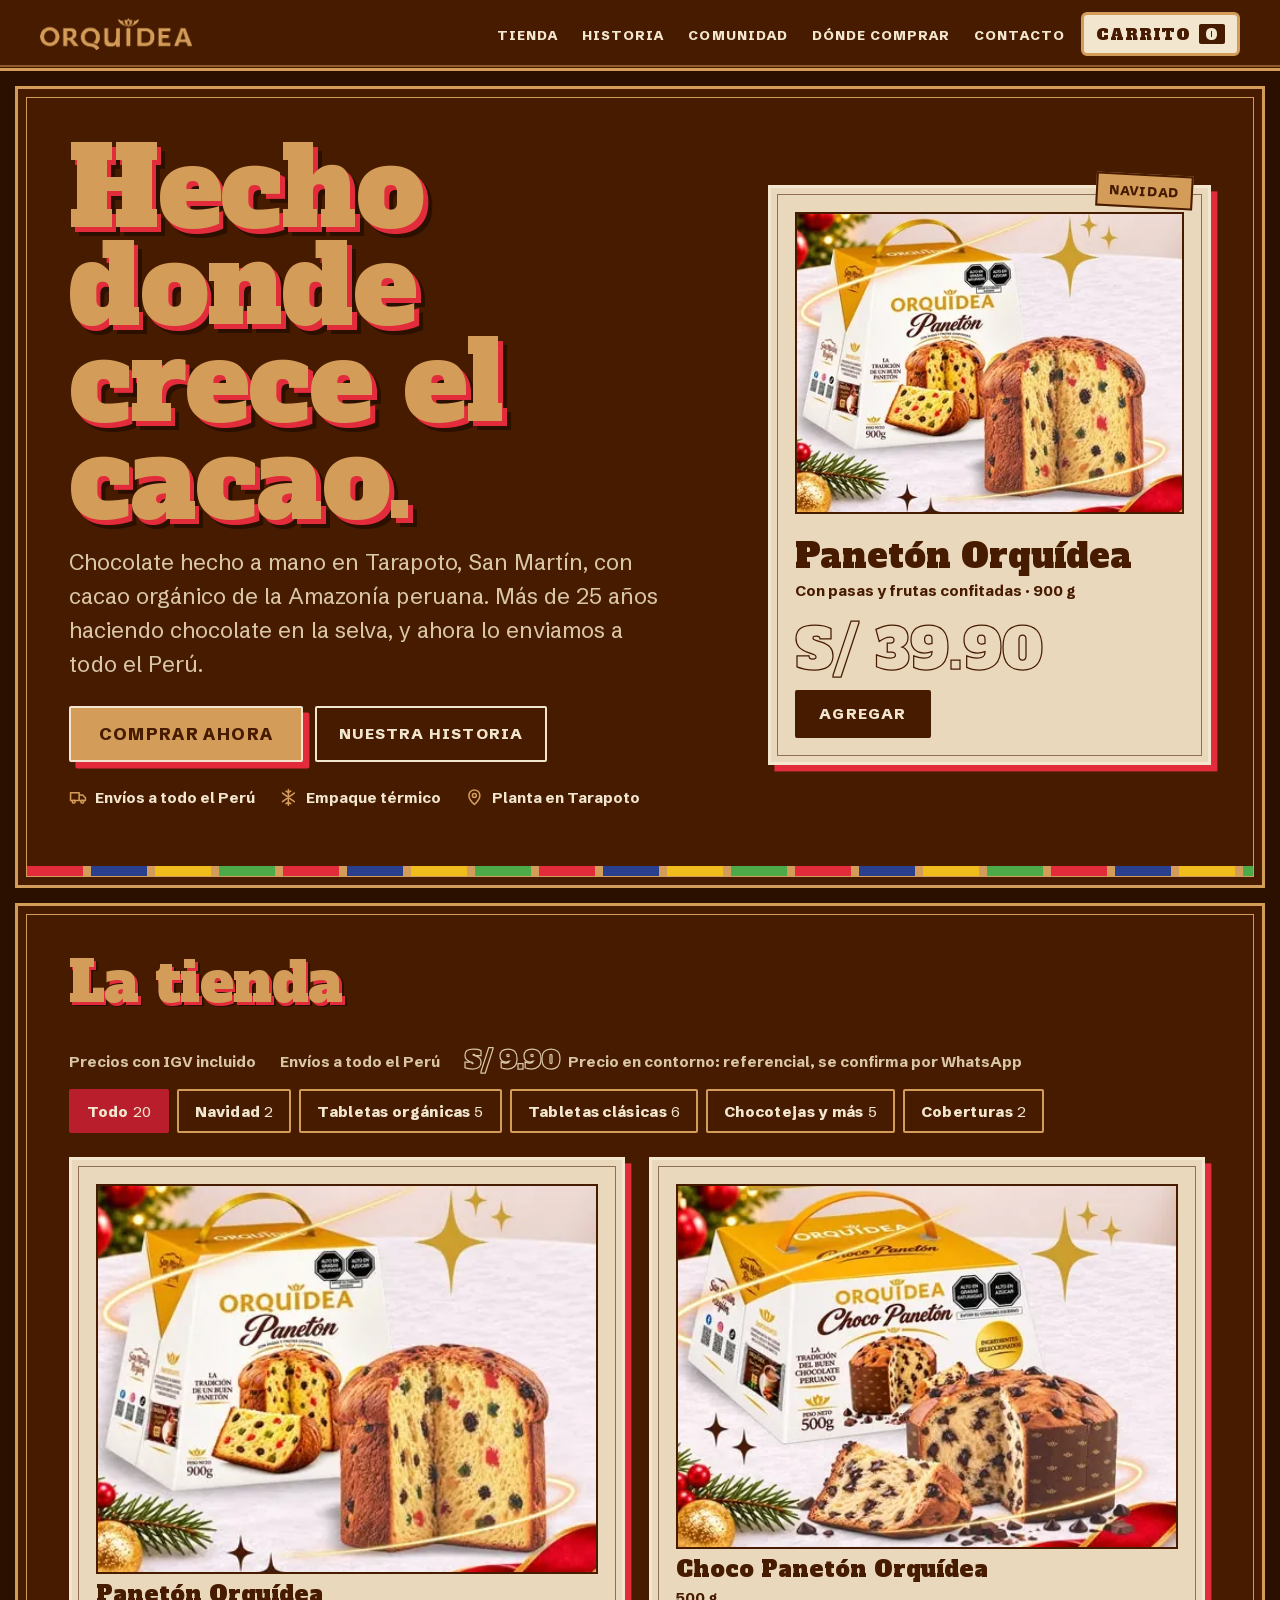
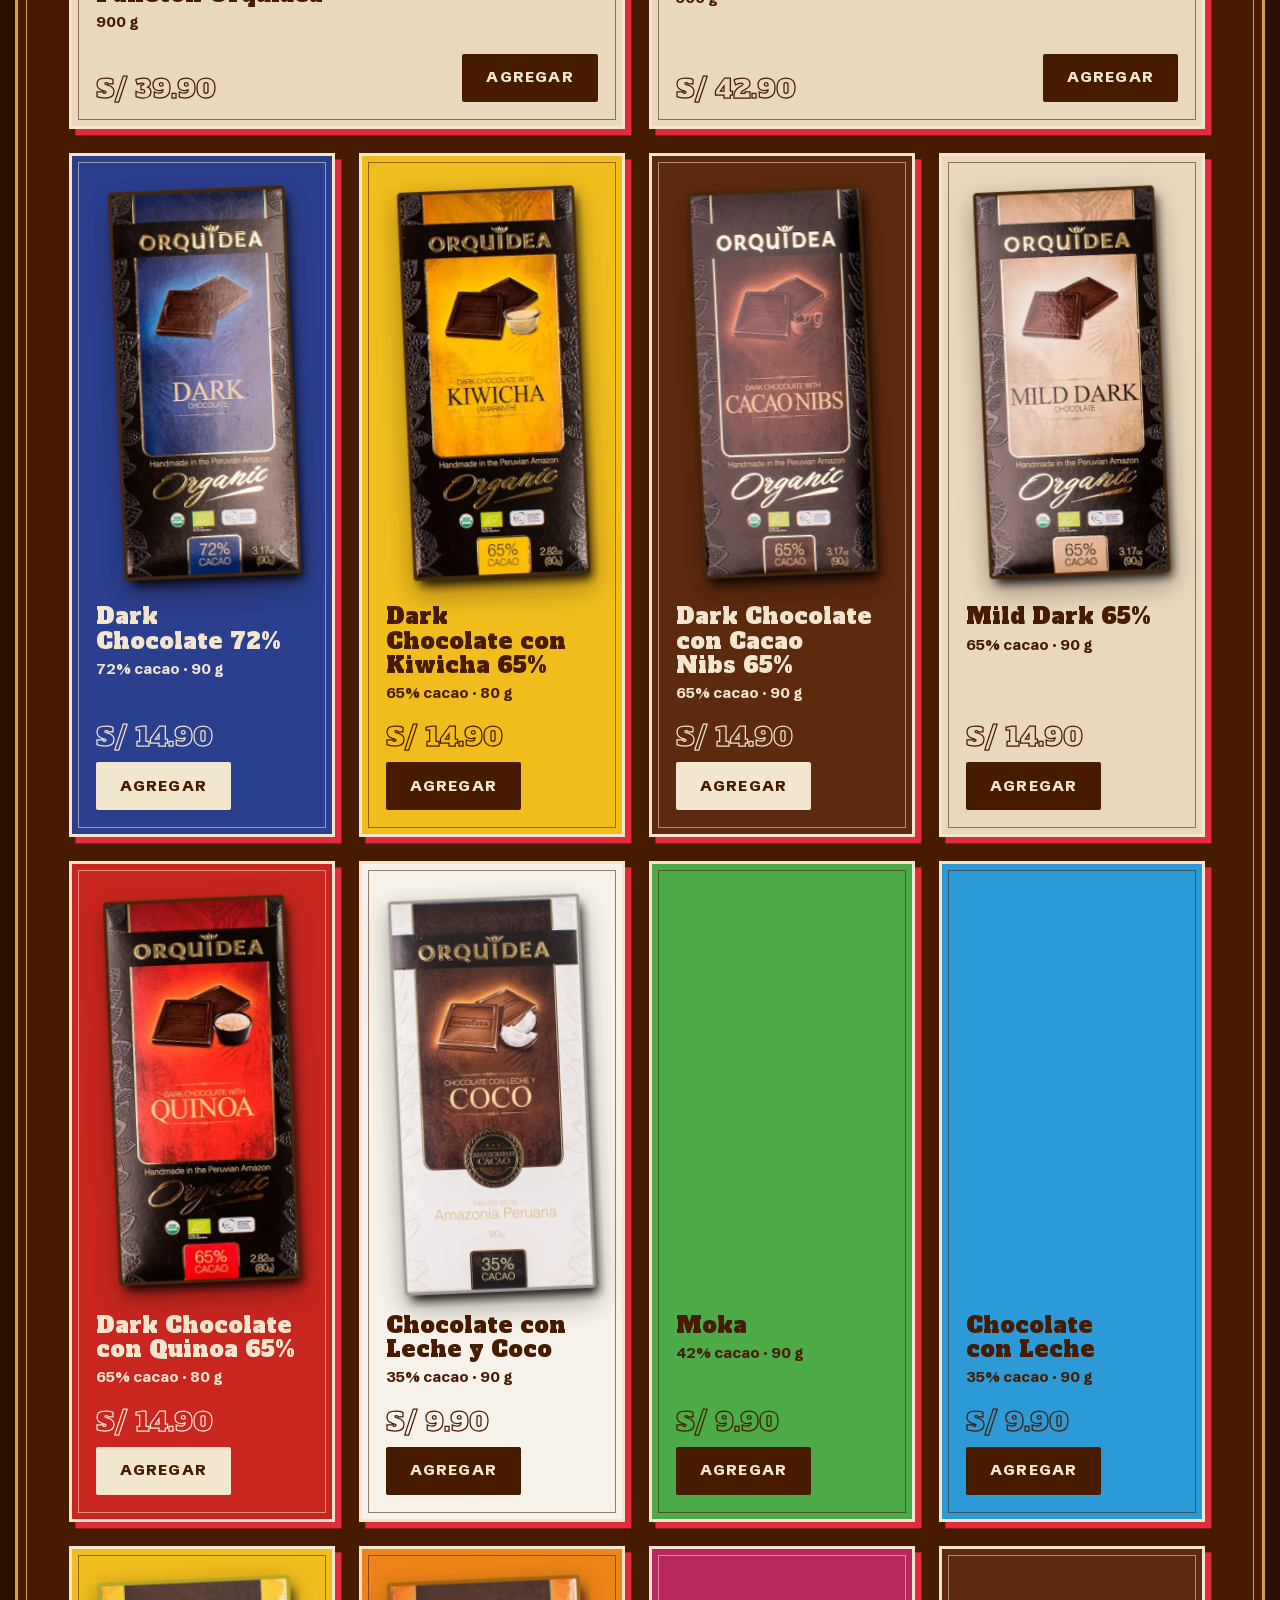
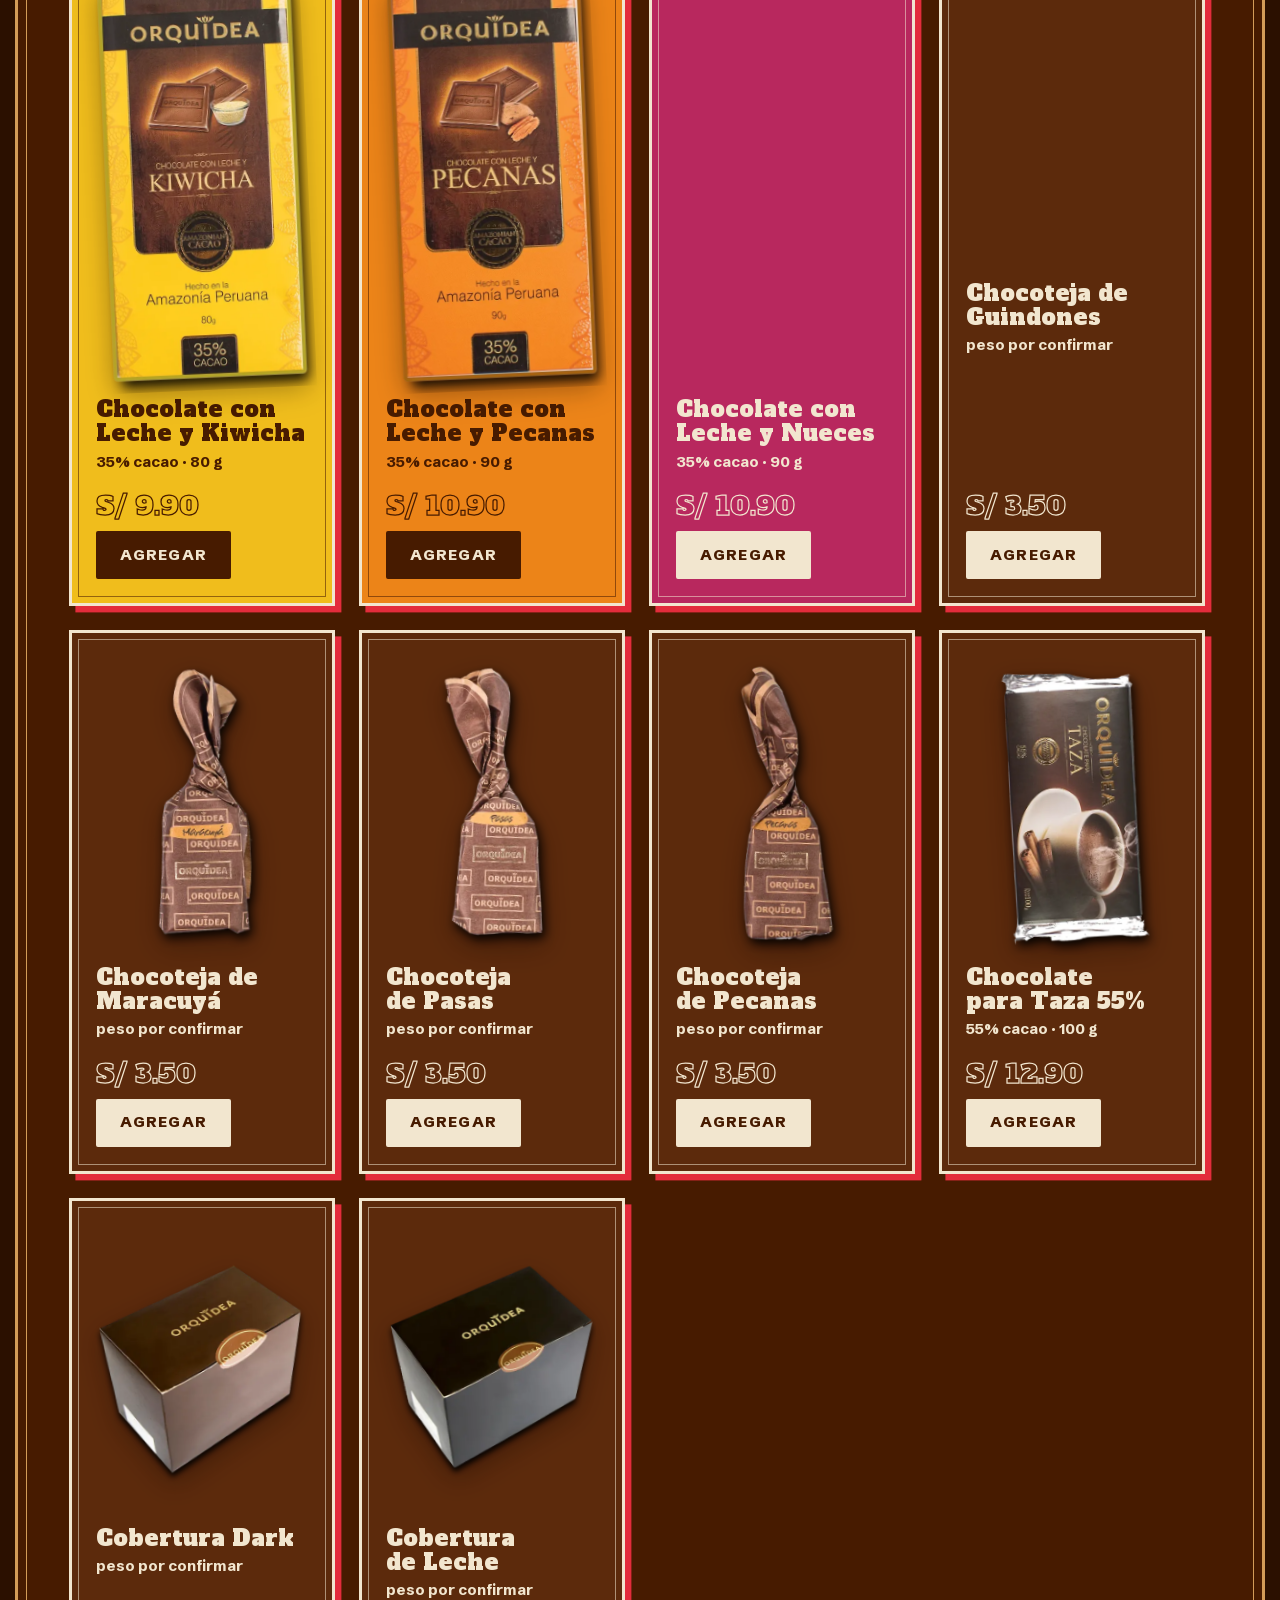
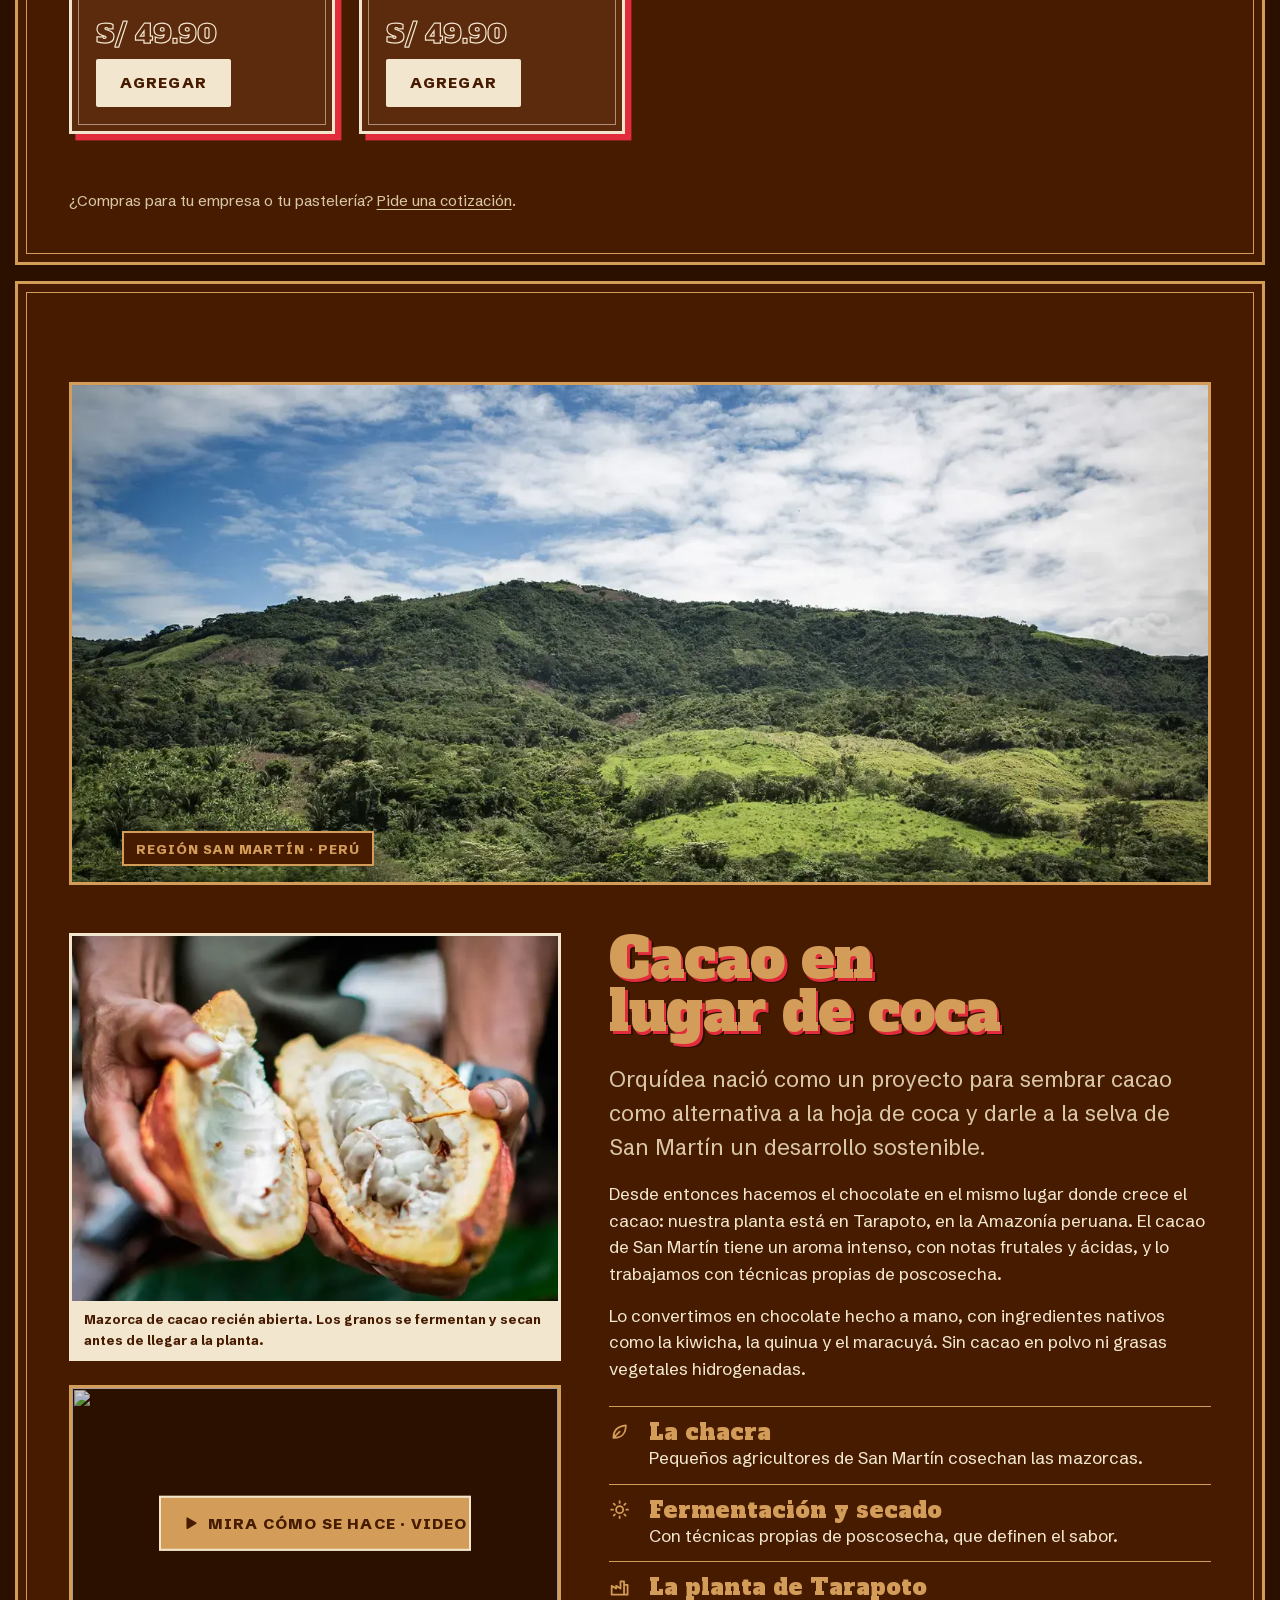
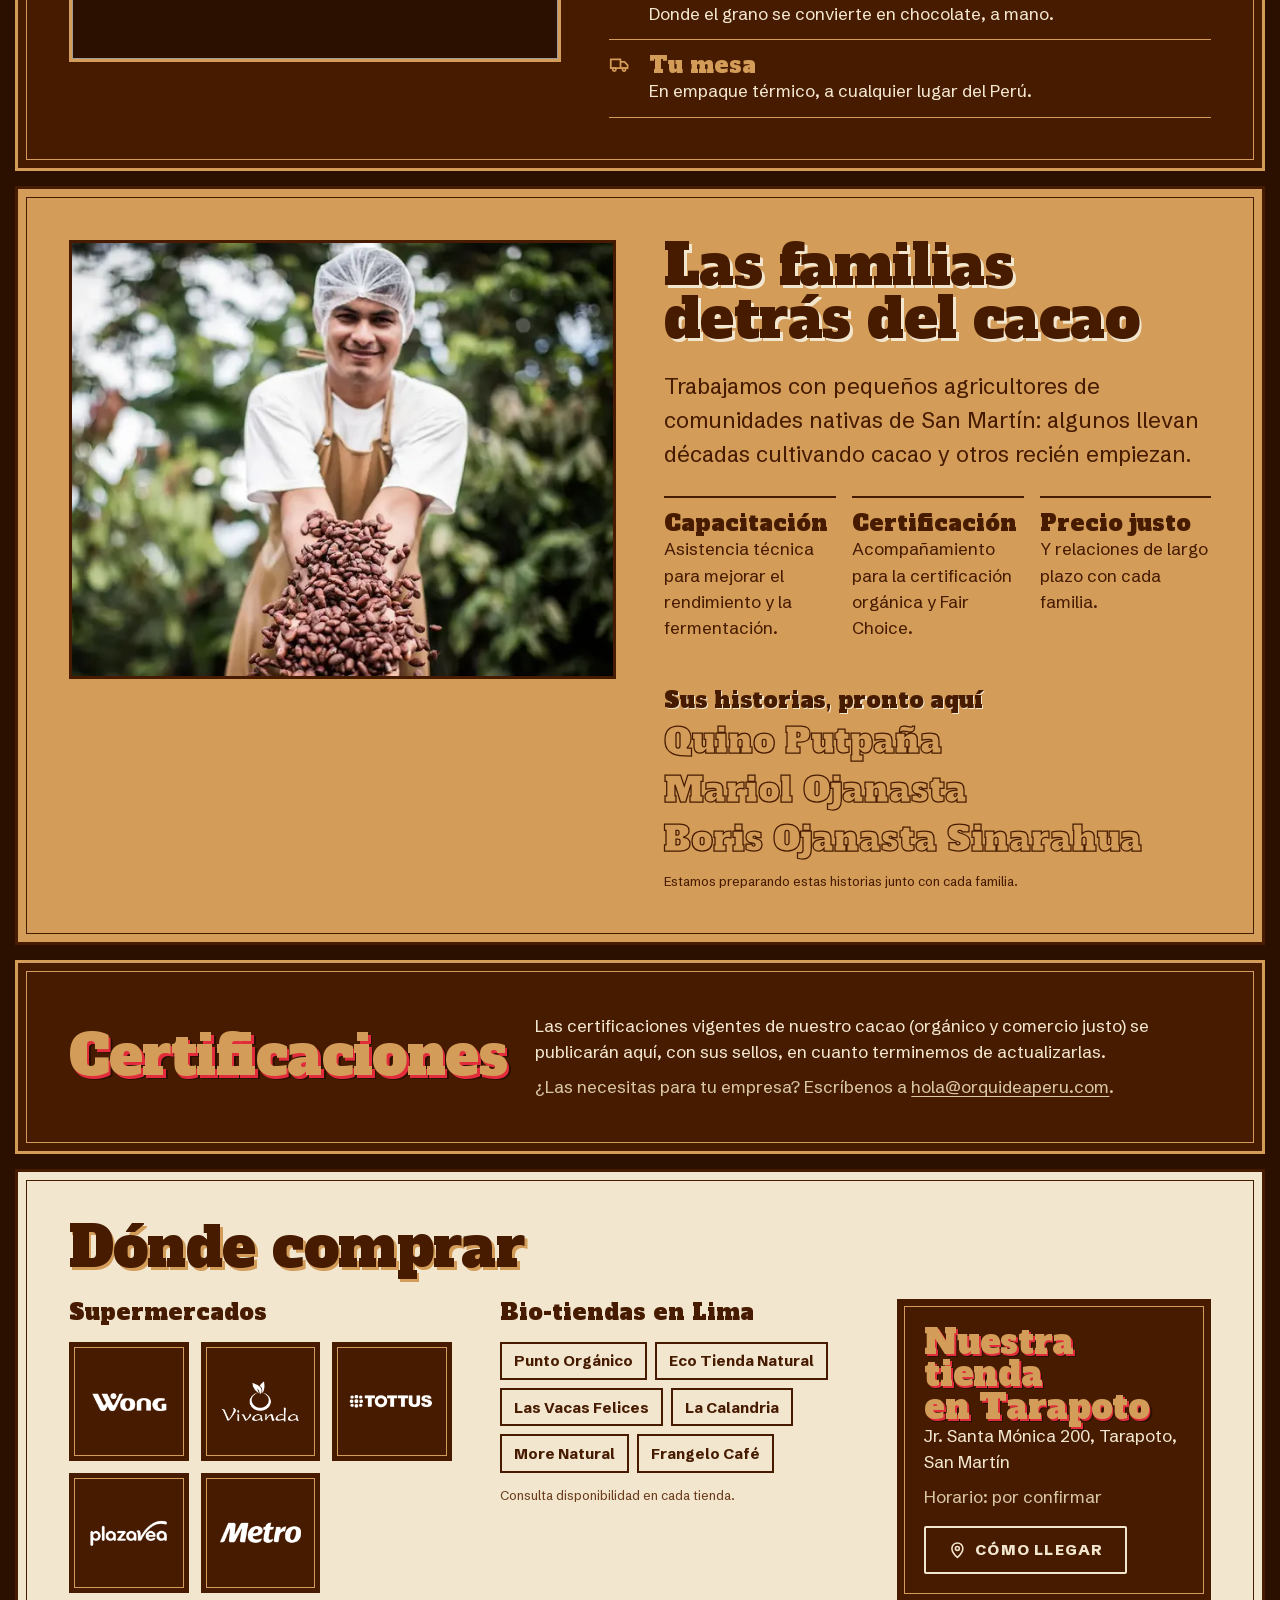
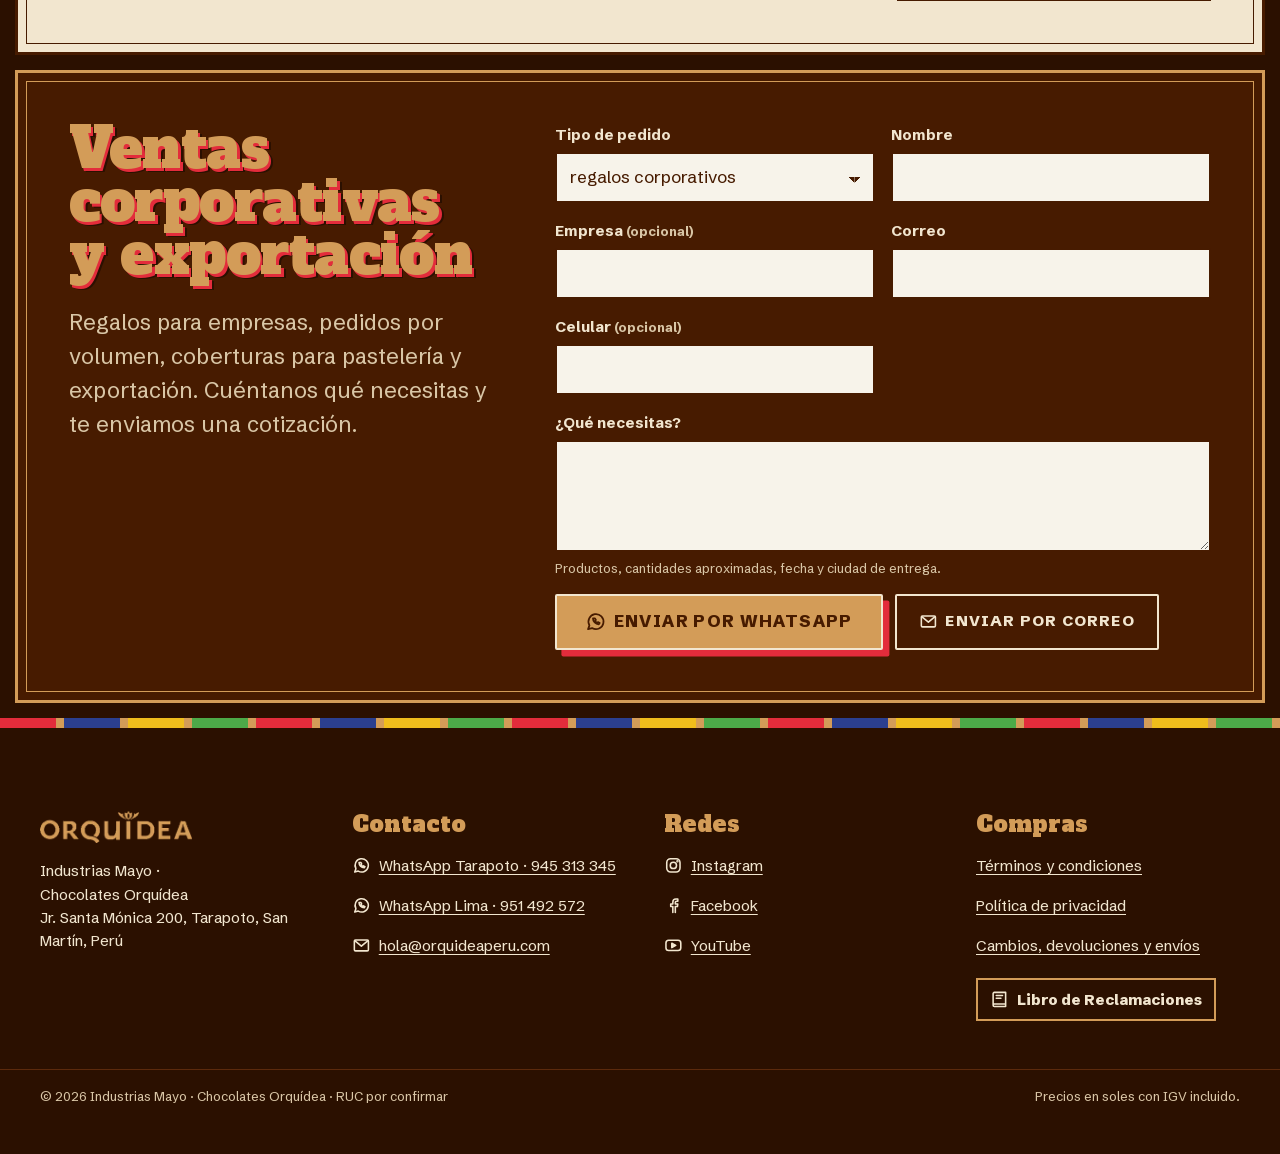
==== commit 980228bf: "Vista previa: Open Graph apunta a GitHub Pages para que el enlace compartido muestre imagen Co-Autho" ====
--- a/index.html
+++ b/index.html
@@ -13,8 +13,8 @@
 <meta property="og:site_name" content="Chocolate Orquídea">
 <meta property="og:title" content="Chocolate Orquídea · Chocolate hecho a mano en Tarapoto, San Martín">
 <meta property="og:description" content="Chocolate peruano hecho a mano en Tarapoto con cacao orgánico de San Martín. Tabletas orgánicas, clásicas, chocotejas y coberturas. Envíos a todo el Perú.">
-<meta property="og:url" content="https://orquideaperu.com/">
-<meta property="og:image" content="https://orquideaperu.com/assets/img/og-orquidea.jpg">
+<meta property="og:url" content="https://eduardolc21.github.io/orquidea-web/">
+<meta property="og:image" content="https://eduardolc21.github.io/orquidea-web/assets/img/og-orquidea.jpg">
 <meta name="twitter:card" content="summary_large_image">
 <link rel="icon" href="assets/img/favicon-32.png" sizes="32x32" type="image/png">
 <link rel="icon" href="assets/brand/logo/orquidea-isotipo.svg" type="image/svg+xml">
